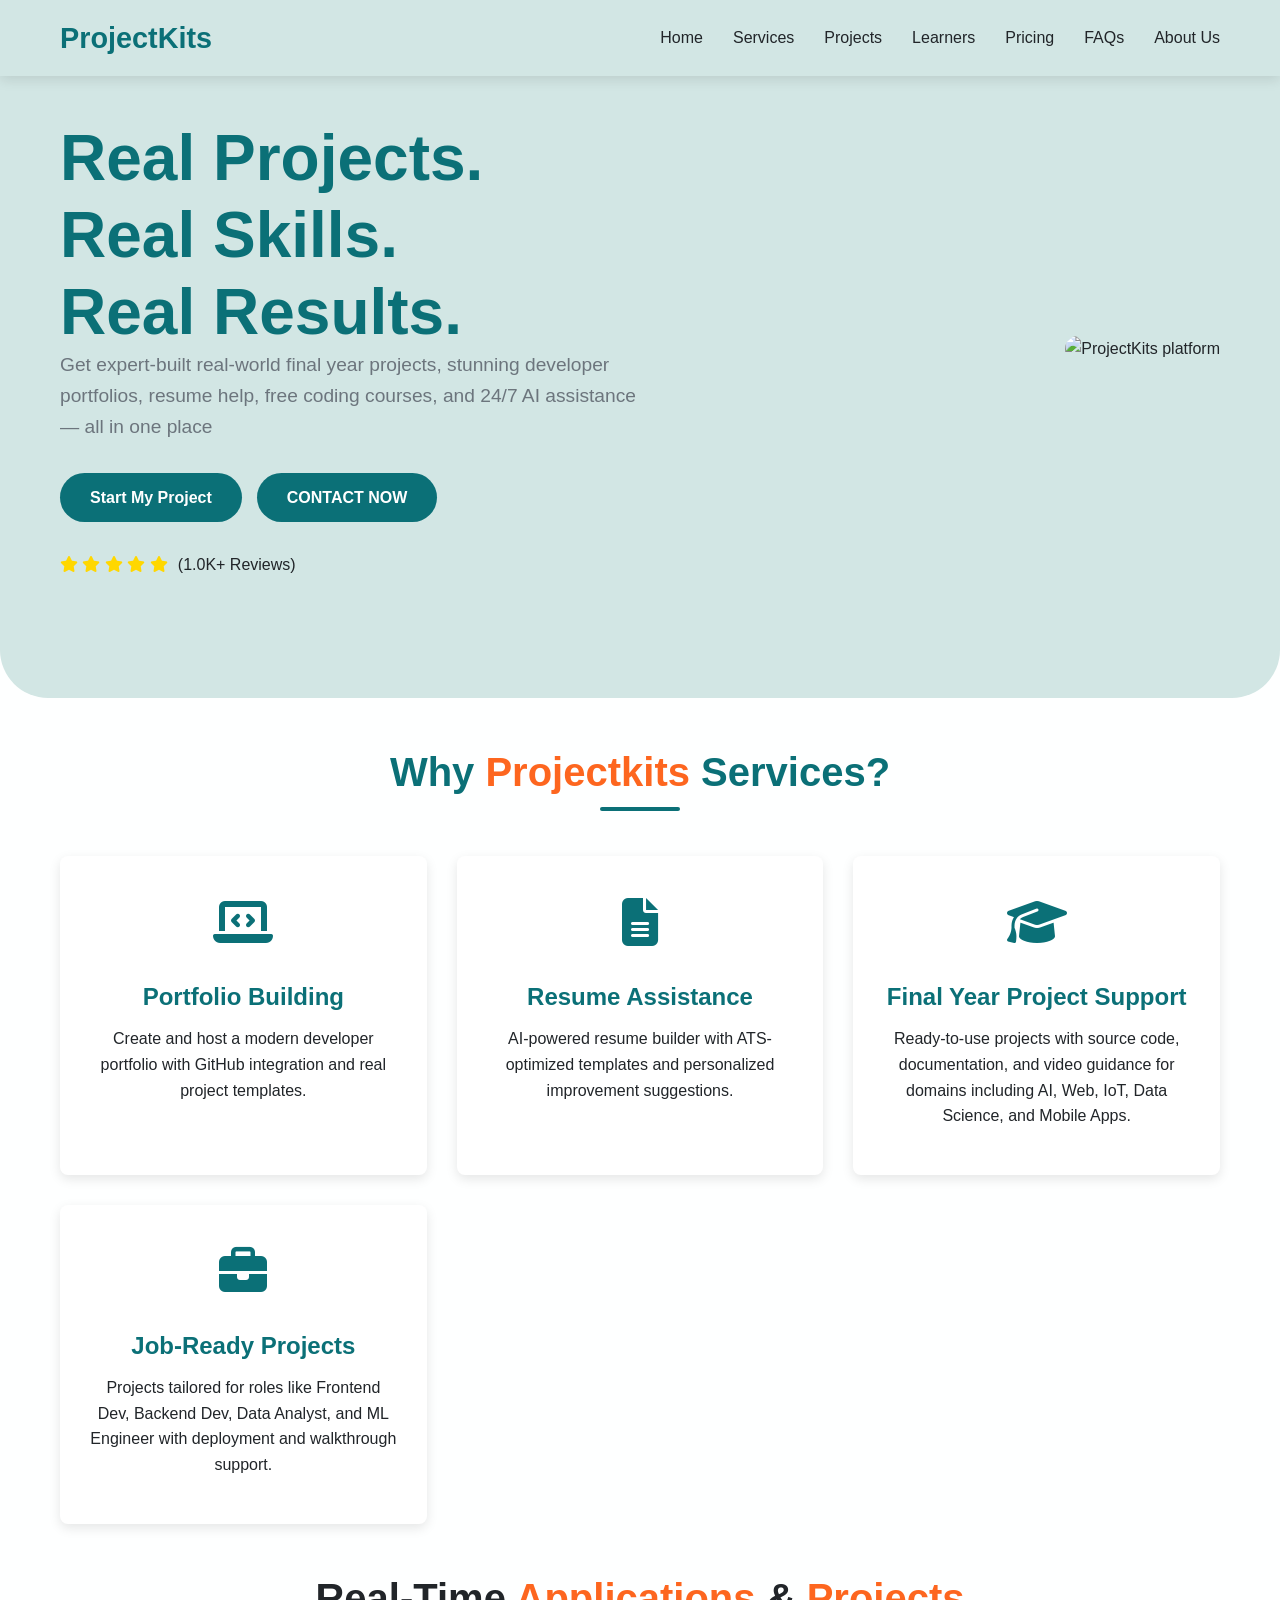
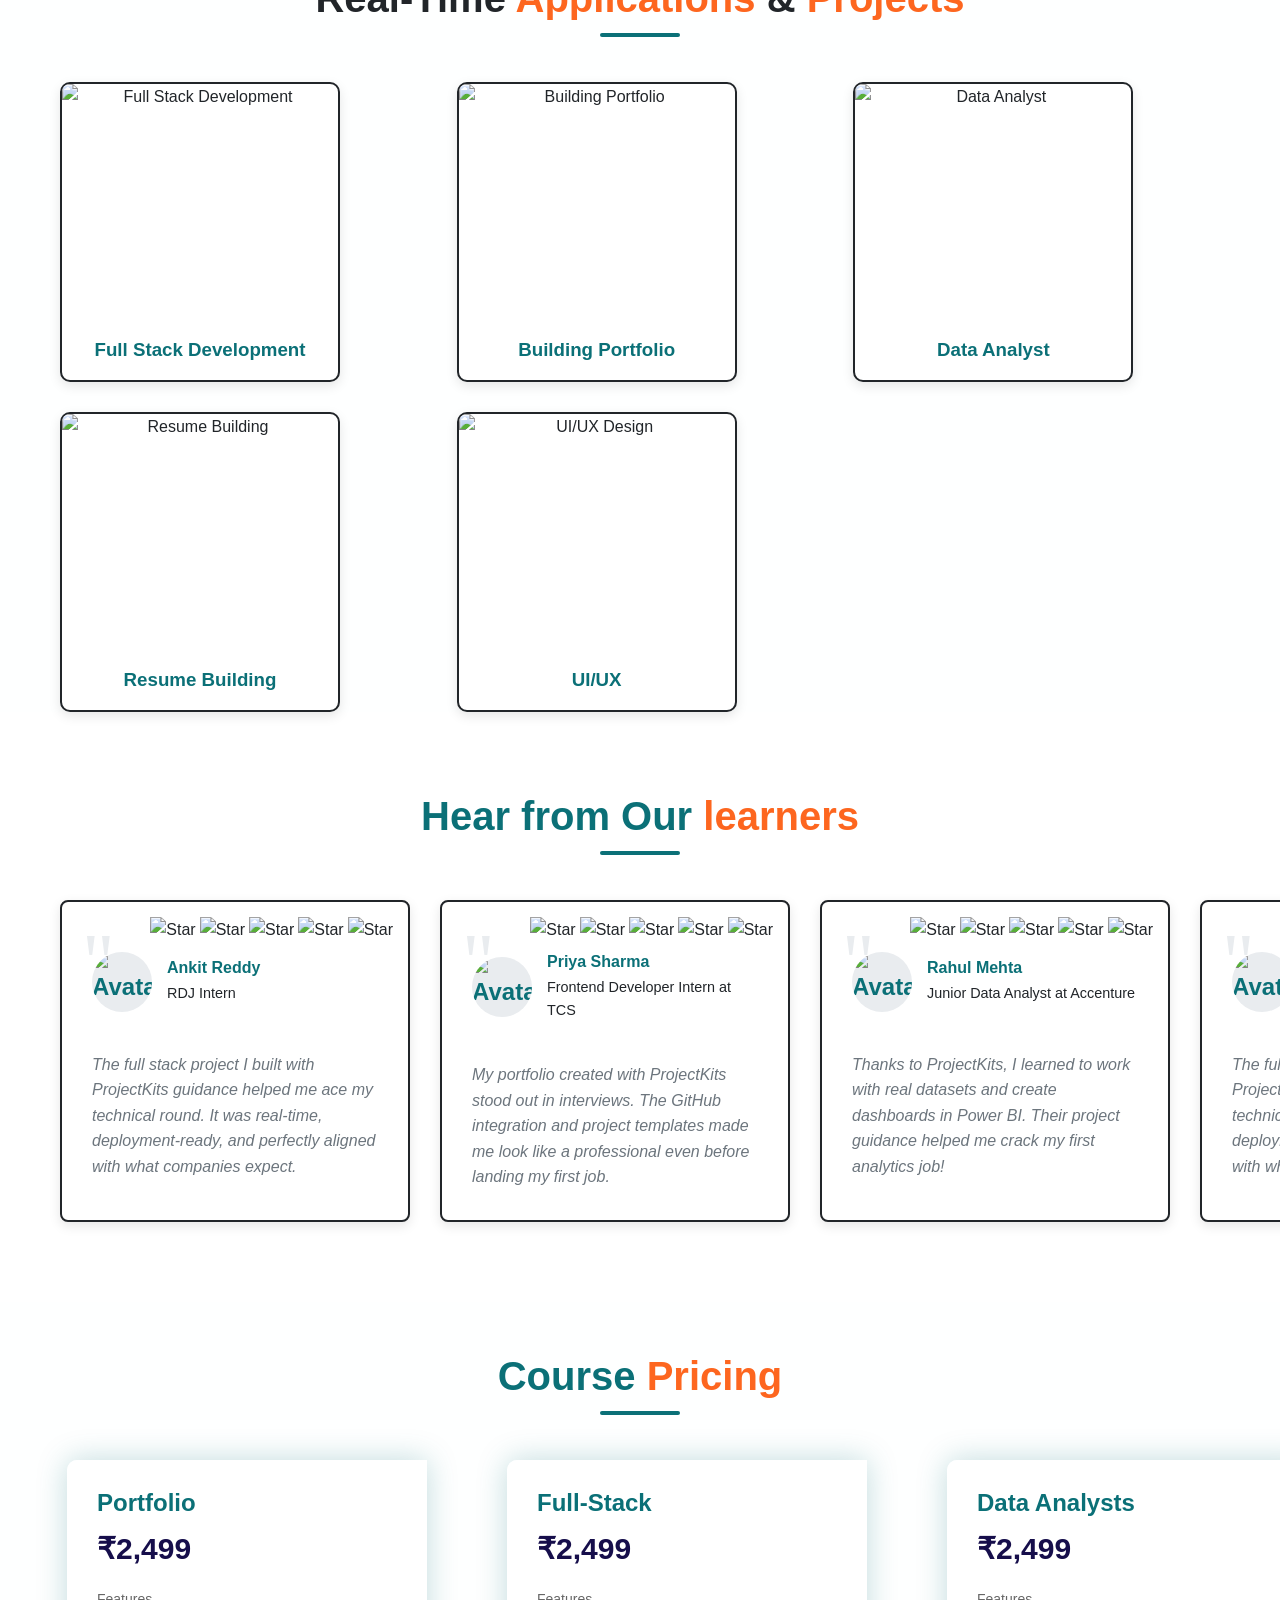
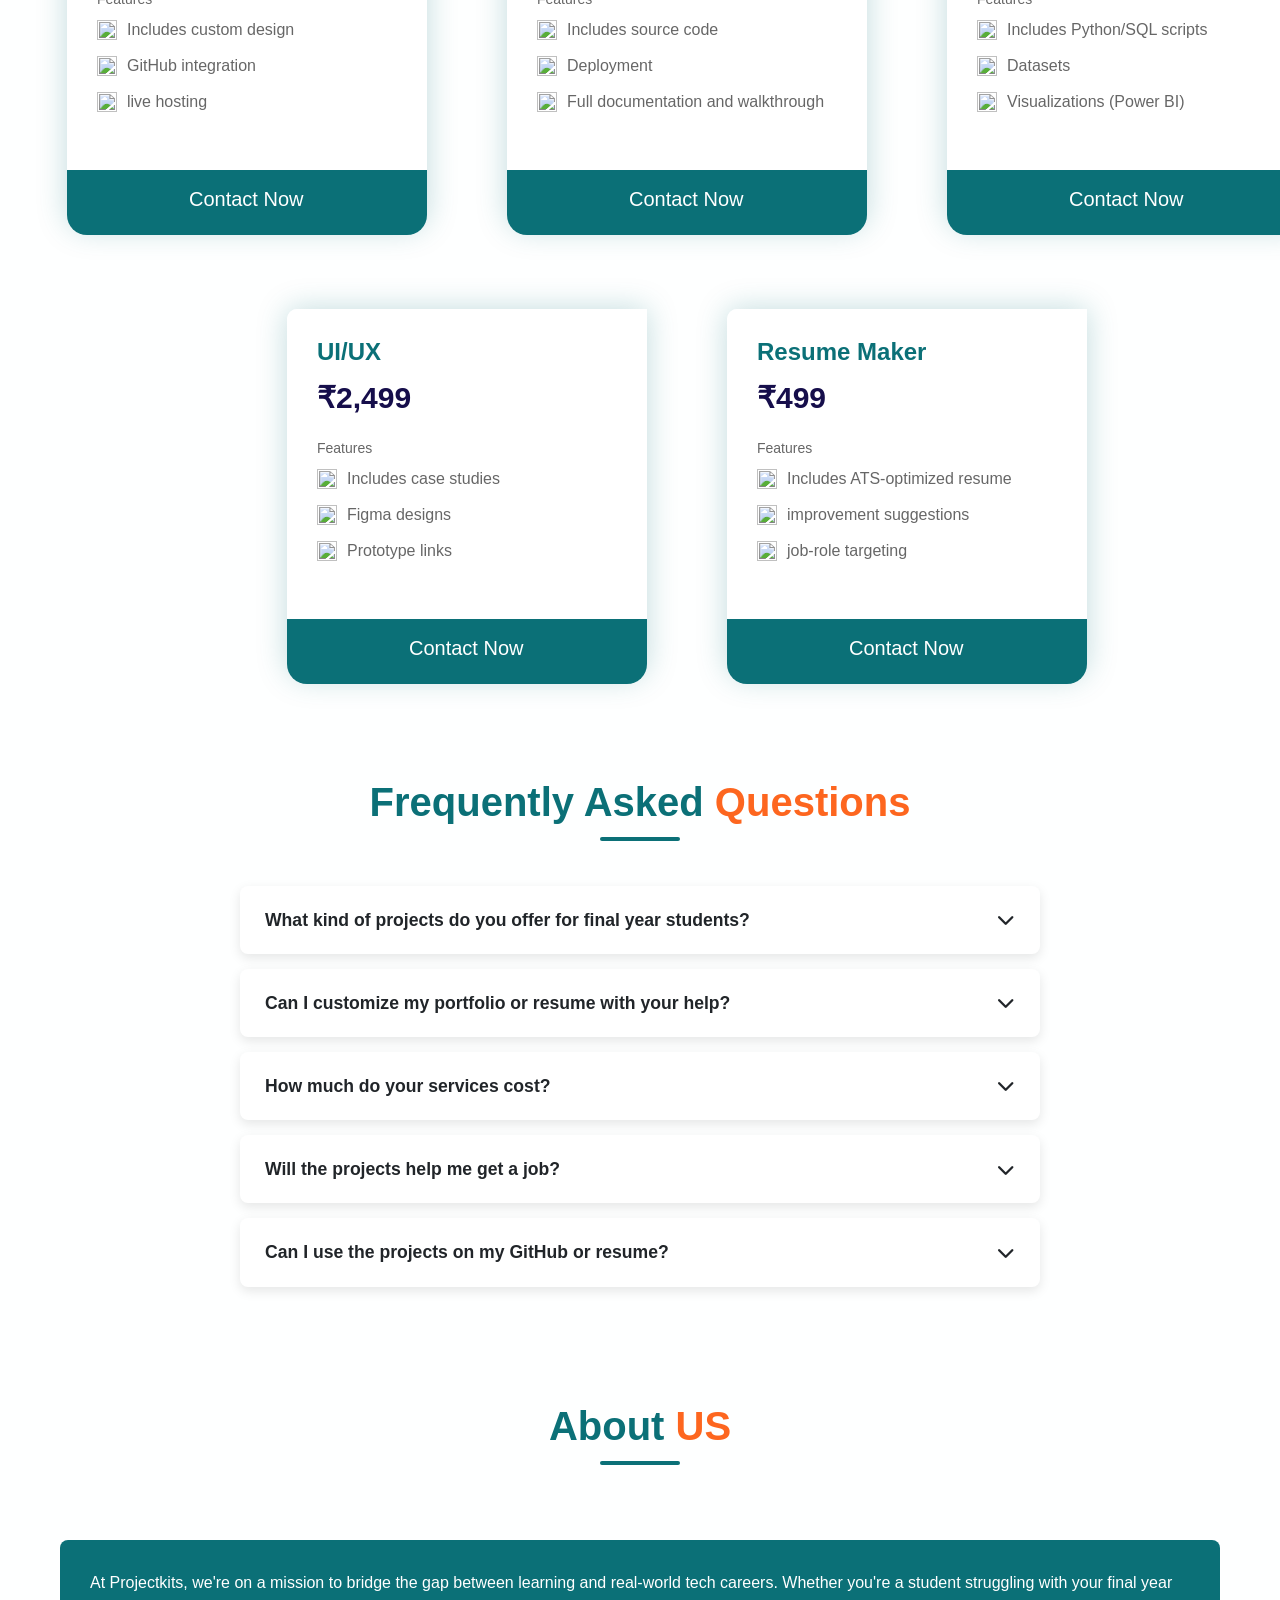
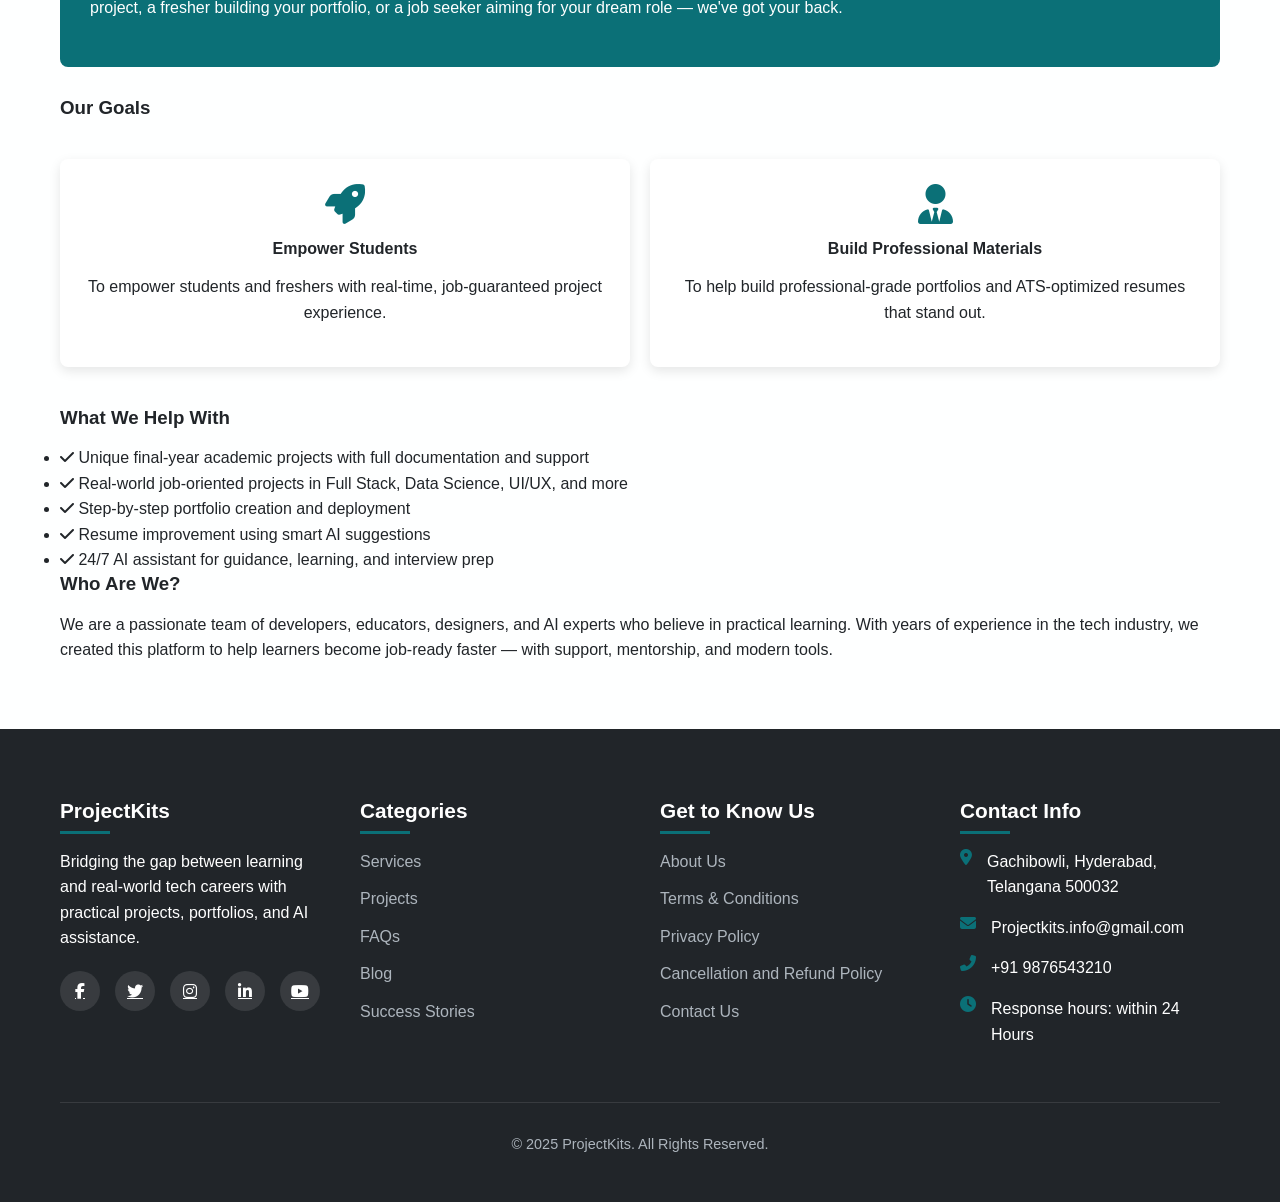
==== index.html @ b2db1623 "Add files via upload" ====
<!DOCTYPE html>
<html lang="en">
<head>
    <meta charset="UTF-8">
    <meta name="viewport" content="width=device-width, initial-scale=1.0">
    <title>ProjectKits - Real Projects, Real Skills, Real Results</title>
    <link rel="stylesheet" href="https://cdnjs.cloudflare.com/ajax/libs/font-awesome/6.4.0/css/all.min.css">
    <link rel="stylesheet" href="styles.css">
    
</head>
<body>
    <!-- Header -->
    <header>
        <div class="container">
            <nav class="navbar">
                <a href="#" class="logo">ProjectKits</a>
                <div class="menu-toggle" id="mobile-menu">
                    <i class="fas fa-bars"></i>
                </div>
                <ul class="nav-links" id="nav-links">
                    <li><a href="#nav-links">Home</a></li>
                    <li><a href="#services">Services</a></li>
                    <li><a href="#project">Projects</a></li>
                    <li><a href="#learner">Learners</a></li>
                    <li><a href="#pricing">Pricing</a></li>
                    <li><a href="#faq">FAQs</a></li>
                    <li><a href="#about">About Us</a></li>
                    
                    
                </ul>
            </nav>
        </div>
    </header>

    <!-- Hero Section -->
    <section class="hero">
        <div class="container">
            <div class="hero-content">
                <div class="hero-text">
                    <h1>Real Projects.</h1>
                    <h1>Real Skills.</h1>
                    <h1>Real Results.</h1>
                    
                    <p>Get expert-built real-world final year projects, stunning developer portfolios, resume help, free coding courses, and 24/7 AI assistance — all in one place</p>
                    
                    <div class="hero-btns">
                        <a href="#" class="btn btn-accent" >Start My Project</a>
                        <a href="#" class="btn btn-primary contact-btn"  class="btn">CONTACT NOW</a>
                        <div id="popupOverlay" class="popup-overlay">
                            <div class="popup-box">
                                <span id="closePopup" class="close-btn">&times;</span>
                                <iframe src="contact.html" class="popup-frame"></iframe>
                            </div>
                        </div>
                    </div>
                    
                    <div class="reviews">
                        <div class="stars">
                            <i class="fas fa-star"></i>
                            <i class="fas fa-star"></i>
                            <i class="fas fa-star"></i>
                            <i class="fas fa-star"></i>
                            <i class="fas fa-star"></i>
                        </div>
                        <span>(1.0K+ Reviews)</span>
                    </div>
                </div>
                <div class="hero-image">
                    <img src="images\logoimage.png" alt="ProjectKits platform" class="hero-img">
                </div>
            </div>
        </div>
    </section>

    <!-- Services Section -->
    <section id="services" class="section">
        <div class="container">
            <div class="section-title">
                <h2>Why <span style="color: #fd661f">Projectkits</span> Services?</h2>
            </div>
            
            <div class="services-grid">
                <div class="service-card">
                    <div class="service-icon">
                        <i class="fas fa-laptop-code"></i>
                    </div>
                    <h3 style="color: #0B7077;">Portfolio Building</h3>
                    <p>Create and host a modern developer portfolio with GitHub integration and real project templates.</p>
                </div>
                
                <div class="service-card">
                    <div class="service-icon">
                        <i class="fas fa-file-alt"></i>
                    </div>
                    <h3 style="color: #0B7077;">Resume Assistance</h3>
                    <p>AI-powered resume builder with ATS-optimized templates and personalized improvement suggestions.</p>
                </div>
                
                <div class="service-card">
                    <div class="service-icon">
                        <i class="fas fa-graduation-cap"></i>
                    </div>
                    <h3 style="color: #0B7077;">Final Year Project Support</h3>
                    <p>Ready-to-use projects with source code, documentation, and video guidance for domains including AI, Web, IoT, Data Science, and Mobile Apps.</p>
                </div>
                       
                <div class="service-card">
                    <div class="service-icon">
                        <i class="fas fa-briefcase"></i>
                    </div>
                    <h3 style="color: #0B7077;" >Job-Ready Projects</h3>
                    <p>Projects tailored for roles like Frontend Dev, Backend Dev, Data Analyst, and ML Engineer with deployment and walkthrough support.</p>
                </div>
                
            </div>
        </div>
    </section>



    <!-- Project Section -->
    <section id="project" class="projects-section">
        <div class="container">
            <h2 class="section-title"> Real-Time <span style="color: #fd661f">Applications </span> & <span style="color: #fd661f">Projects</span></h2>
            
            <div class="projects-grid">
                <!-- Project 1 -->
                <div class="project-card">
                    <img src="images\logoimage.png" alt="Full Stack Development" class="project-img">
                    <h3 class="project-title">Full Stack Development</h3>
                </div>
                
                <!-- Project 2 -->
                <div class="project-card">
                    <img src="images\f1.png" alt="Building Portfolio" class="project-img">
                    <h3 class="project-title">Building Portfolio</h3>
                </div>
                
                <!-- Project 3 -->
                <div class="project-card">
                    <img src="images\fullstack.png" alt="Data Analyst" class="project-img">
                    <h3 class="project-title">Data Analyst</h3>
                </div>
                
                <!-- Project 4 -->
                <div class="project-card">
                    <img src="images\fullstack.png" alt="Resume Building" class="project-img">
                    <h3 class="project-title">Resume Building</h3>
                </div>
                
                <!-- Project 5 -->
                <div class="project-card">
                    <img src="images\fullstack.png" alt="UI/UX Design" class="project-img">
                    <h3 class="project-title">UI/UX</h3>
                </div>
            </div>
        </div>
    </section>



    <!-- Testimonials Section -->
    <section id="learner" class="section testimonials">
        <div class="container">
            <div class="section-title">
                <h2>Hear from Our <span style="color: #fd661f">learners</span></h2>
            </div>
            <div class="testimonial-grid">
                <div class="testimonial-track">
                    <!-- Original Cards 1-->
                    <div class="testimonial-card">
                        <div class="frame-16">
                            <img src="https://c.animaapp.com/mgrlyu9qYvJBb3/img/star-purple500.svg" alt="Star">
                            <img src="https://c.animaapp.com/mgrlyu9qYvJBb3/img/star-purple500.svg" alt="Star">
                            <img src="https://c.animaapp.com/mgrlyu9qYvJBb3/img/star-purple500.svg" alt="Star">
                            <img src="https://c.animaapp.com/mgrlyu9qYvJBb3/img/star-purple500.svg" alt="Star">
                            <img src="https://c.animaapp.com/mgrlyu9qYvJBb3/img/star-purple500.svg" alt="Star">
                        </div>
                        <div class="testimonial-author">
                            <div class="author-avatar">
                            <img class="rectangle-3" src="https://c.animaapp.com/mgrlyu9qYvJBb3/img/rectangle-729-7.png" alt="Avatar">
                        </div>
                            <div class="author-info">
                                <h4>Ankit Reddy</h4>
                                <p>RDJ Intern</p>
                            </div>
                        </div>
                        <div class="testimonial-content">
                            The full stack project I built with ProjectKits guidance helped me ace my technical round. 
                            It was real-time, deployment-ready, and perfectly aligned with what companies expect.
                        </div>
                    </div>

                    <!-- Original Cards 2-->                    
                    <div class="testimonial-card">
                        <div class="frame-16">
                            <img src="https://c.animaapp.com/mgrlyu9qYvJBb3/img/star-purple500.svg" alt="Star">
                            <img src="https://c.animaapp.com/mgrlyu9qYvJBb3/img/star-purple500.svg" alt="Star">
                            <img src="https://c.animaapp.com/mgrlyu9qYvJBb3/img/star-purple500.svg" alt="Star">
                            <img src="https://c.animaapp.com/mgrlyu9qYvJBb3/img/star-purple500.svg" alt="Star">
                            <img src="https://c.animaapp.com/mgrlyu9qYvJBb3/img/star-outline.svg" alt="Star">
                        </div>
                        <div class="testimonial-author">
                            <div class="author-avatar">
                            <img class="rectangle-3" src="https://c.animaapp.com/mgrlyu9qYvJBb3/img/rectangle-729-5.png" alt="Avatar">
                        </div>
                            <div class="author-info">
                                <h4>Priya Sharma</h4>
                                <p>Frontend Developer Intern at TCS</p>
                            </div>
                        </div>
                            <div class="testimonial-content">
                                My portfolio created with ProjectKits stood out in interviews. The GitHub integration and project
                                templates made me look like a professional even before landing my first job.
                            </div>
                    </div>
                    
                    <!-- Original Cards 3-->
                    <div class="testimonial-card">
                        <div class="frame-16">
                            <img src="https://c.animaapp.com/mgrlyu9qYvJBb3/img/star-purple500.svg" alt="Star">
                            <img src="https://c.animaapp.com/mgrlyu9qYvJBb3/img/star-purple500.svg" alt="Star">
                            <img src="https://c.animaapp.com/mgrlyu9qYvJBb3/img/star-purple500.svg" alt="Star">
                            <img src="https://c.animaapp.com/mgrlyu9qYvJBb3/img/star-half.svg" alt="Star">
                            <img src="https://c.animaapp.com/mgrlyu9qYvJBb3/img/star-outline.svg" alt="Star">
                        </div>
                        <div class="testimonial-author">
                            <div class="author-avatar">
                            <img class="rectangle-3" src="https://c.animaapp.com/mgrlyu9qYvJBb3/img/rectangle-729-6.png" alt="Avatar">
                        </div>
                                <div class="author-info">
                                    <h4>Rahul Mehta</h4>
                                    <p>Junior Data Analyst at Accenture</p>
                                </div>
                            </div>
                            <div class="testimonial-content">
                                Thanks to ProjectKits, I learned to work with real datasets and create dashboards in Power BI. 
                                Their project guidance helped me crack my first analytics job!
                            </div>
                    </div>

                    <!-- Original Cards 4-->
                    <div class="testimonial-card">
                        <div class="frame-16">
                            <img src="https://c.animaapp.com/mgrlyu9qYvJBb3/img/star-purple500.svg" alt="Star">
                            <img src="https://c.animaapp.com/mgrlyu9qYvJBb3/img/star-purple500.svg" alt="Star">
                            <img src="https://c.animaapp.com/mgrlyu9qYvJBb3/img/star-purple500.svg" alt="Star">
                            <img src="https://c.animaapp.com/mgrlyu9qYvJBb3/img/star-purple500.svg" alt="Star">
                            <img src="https://c.animaapp.com/mgrlyu9qYvJBb3/img/star-outline.svg" alt="Star">
                        </div>
                        <div class="testimonial-author">
                            <div class="author-avatar">
                                <img class="rectangle-3" src="https://c.animaapp.com/mgrlyu9qYvJBb3/img/rectangle-729-9.png" alt="Avatar">
                            </div>
                                <div class="author-info">
                                    <h4>Ankit Reddy</h4>
                                    <p>RDJ Intern</p>
                                </div>
                            </div>
                            <div class="testimonial-content">
                                The full stack project I built with ProjectKits guidance helped me ace my technical round. 
                                It was real-time, deployment-ready, and perfectly aligned with what companies expect.
                            </div>
                    </div>
                </div>
            </div>
        </div>
    </section>

    <!-- Pricing Section -->
    <section id="pricing" class="section">
        <div class="container">
            <div class="section-title">
                <h2>Course <span style="color: #fd661f">Pricing</span></h2>
            </div>
            <div class="pricing-grid">
    <!-- Pricing Section-1 Portfolio -->                
                <div class="pricing-card">

                    <div class="frame-20">
                        <div class="frame-21">
                        <div class="text-wrapper-18">Portfolio</div>
                        <div class="frame-22"><div class="text-wrapper-19">₹2,499</div></div>
                        </div>
                    </div>
                    <div class="frame-23">
                        <div class="text-wrapper-20">Features</div>
                        <div class="frame-24">
                        <div class="frame-25">
                            <img class="frame-26" src="https://c.animaapp.com/mgrlyu9qYvJBb3/img/frame-8.svg" />
                            <div class="text-wrapper-21">Includes custom design</div>
                        </div>
                        <div class="frame-25">
                            <img class="frame-26" src="https://c.animaapp.com/mgrlyu9qYvJBb3/img/frame-8.svg" />
                            <div class="text-wrapper-21">GitHub integration</div>
                        </div>
                        <div class="frame-25">
                            <img class="frame-26" src="https://c.animaapp.com/mgrlyu9qYvJBb3/img/frame-8.svg" />
                            <div class="text-wrapper-21">live hosting</div>
                        </div>
                        </div>
                    </div>
                    <a href="#" class="contact-btn" ><div class="cat"><div class="enroll-now">Contact Now</div></div></a>
                </div>

                <!-- Pricing Section-2 Full Stack -->    
                <div class="pricing-card">

                    <div class="frame-20">
                        <div class="frame-21">
                        <div class="text-wrapper-18">Full-Stack</div>
                        <div class="frame-22"><div class="text-wrapper-19">₹2,499</div></div>
                        </div>
                    </div>
                    <div class="frame-23">
                        <div class="text-wrapper-20">Features</div>
                        <div class="frame-24">
                        <div class="frame-25">
                            <img class="frame-26" src="https://c.animaapp.com/mgrlyu9qYvJBb3/img/frame-8.svg" />
                            <div class="text-wrapper-21">Includes source code</div>
                        </div>
                        <div class="frame-25">
                            <img class="frame-26" src="https://c.animaapp.com/mgrlyu9qYvJBb3/img/frame-8.svg" />
                            <div class="text-wrapper-21">Deployment</div>
                        </div>
                        <div class="frame-25">
                            <img class="frame-26" src="https://c.animaapp.com/mgrlyu9qYvJBb3/img/frame-8.svg" />
                            <div class="text-wrapper-21">Full documentation and walkthrough</div>
                        </div>
                        </div>
                    </div>
                    <a href="#" class="contact-btn"><div class="cat"><div class="enroll-now">Contact Now</div></div></a>
                </div>

                <!-- Pricing Section-3 Data Analysts -->    
                <div class="pricing-card">

                    <div class="frame-20">
                        <div class="frame-21">
                        <div class="text-wrapper-18">Data Analysts</div>
                        <div class="frame-22"><div class="text-wrapper-19">₹2,499</div></div>
                        </div>
                    </div>
                    <div class="frame-23">
                        <div class="text-wrapper-20">Features</div>
                        <div class="frame-24">
                        <div class="frame-25">
                            <img class="frame-26" src="https://c.animaapp.com/mgrlyu9qYvJBb3/img/frame-8.svg" />
                            <div class="text-wrapper-21">Includes Python/SQL scripts</div>
                        </div>
                        <div class="frame-25">
                            <img class="frame-26" src="https://c.animaapp.com/mgrlyu9qYvJBb3/img/frame-8.svg" />
                            <div class="text-wrapper-21">Datasets</div>
                        </div>
                        <div class="frame-25">
                            <img class="frame-26" src="https://c.animaapp.com/mgrlyu9qYvJBb3/img/frame-8.svg" />
                            <div class="text-wrapper-21">Visualizations (Power BI)</div>
                        </div>
                        </div>
                    </div>
                    <a href="#"class="contact-btn"><div class="cat"><div class="enroll-now">Contact Now</div></div></a>
                </div>

                <!-- Pricing Section-4 UI/UX -->    
                <div class="pricing-card">

                    <div class="frame-20">
                        <div class="frame-21">
                        <div class="text-wrapper-18">UI/UX</div>
                        <div class="frame-22"><div class="text-wrapper-19">₹2,499</div></div>
                        </div>
                    </div>
                    <div class="frame-23">
                        <div class="text-wrapper-20">Features</div>
                        <div class="frame-24">
                        <div class="frame-25">
                            <img class="frame-26" src="https://c.animaapp.com/mgrlyu9qYvJBb3/img/frame-8.svg" />
                            <div class="text-wrapper-21">Includes case studies</div>
                        </div>
                        <div class="frame-25">
                            <img class="frame-26" src="https://c.animaapp.com/mgrlyu9qYvJBb3/img/frame-8.svg" />
                            <div class="text-wrapper-21">Figma designs</div>
                        </div>
                        <div class="frame-25">
                            <img class="frame-26" src="https://c.animaapp.com/mgrlyu9qYvJBb3/img/frame-8.svg" />
                            <div class="text-wrapper-21">Prototype links</div>
                        </div>
                        </div>
                    </div>
                    <a href="#" class="contact-btn"><div class="cat"><div class="enroll-now">Contact Now</div></div></a>
                </div>
             
                <!-- Pricing Section-5 Resume Maker -->    
                <div class="pricing-card">

                    <div class="frame-20">
                        <div class="frame-21">
                        <div class="text-wrapper-18">Resume Maker</div>
                        <div class="frame-22"><div class="text-wrapper-19">₹499</div></div>
                        </div>
                    </div>
                    <div class="frame-23">
                        <div class="text-wrapper-20">Features</div>
                        <div class="frame-24">
                        <div class="frame-25">
                            <img class="frame-26" src="https://c.animaapp.com/mgrlyu9qYvJBb3/img/frame-8.svg" />
                            <div class="text-wrapper-21">Includes ATS-optimized resume</div>
                        </div>
                        <div class="frame-25">
                            <img class="frame-26" src="https://c.animaapp.com/mgrlyu9qYvJBb3/img/frame-8.svg" />
                            <div class="text-wrapper-21">improvement suggestions</div>
                        </div>
                        <div class="frame-25">
                            <img class="frame-26" src="https://c.animaapp.com/mgrlyu9qYvJBb3/img/frame-8.svg" />
                            <div class="text-wrapper-21">job-role targeting</div>
                        </div>
                        </div>
                    </div>
                    <a href="#" class="contact-btn"><div class="cat"><div class="enroll-now">Contact Now</div></div></a>
                </div>
            </div>
        </div>
    </section>

    <!-- Contact Form Popup -->
    <div class="popup-overlay" id="popupOverlay">
    <div class="popup-content">
        <span id="closePopup" class="close-btn">&times;</span>
        <iframe src="contact.html" frameborder="0" class="contact-frame"></iframe>
    </div>
    </div>

    <!-- FAQ Section -->
    <section id="faq" class="section">
        <div class="container">
            <div class="section-title">
                <h2>Frequently Asked<span style="color: #fd661f"> Questions</h2>
            </div>
            <div class="faq-container">
                <div class="faq-item">
                    <div class="faq-question">
                        What kind of projects do you offer for final year students?
                        <i class="fas fa-chevron-down"></i>
                    </div>
                    <div class="faq-answer">
                        <p><span style="color: #0B7077">We offer a wide range of projects across various domains including AI, Web Development, IoT, Data Science, and Mobile Apps. Each project comes with complete source code, documentation, and video guidance to help you understand and implement it successfully.</span></p>
                    </div>
                </div>
                
                <div class="faq-item">
                    <div class="faq-question">
                        Can I customize my portfolio or resume with your help?
                        <i class="fas fa-chevron-down"></i>
                    </div>
                    <div class="faq-answer">
                        <p><span style="color: #0B7077">Absolutely! Our portfolio and resume services include personalized customization options. Our AI-powered tools provide suggestions, but our experts are also available to help you tailor your materials to specific job roles and industries.</span></p>
                    </div>
                </div>
                
                <div class="faq-item">
                    <div class="faq-question">
                        How much do your services cost?
                        <i class="fas fa-chevron-down"></i>
                    </div>
                    <div class="faq-answer">
                        <p><span style="color: #0B7077">We offer various packages starting from &#8377;499 for resume services up to &#8377;2,499 for comprehensive project packages. We also have free learning resources available. Please see our pricing section for full details.</span></p>
                    </div>
                </div>
                
                <div class="faq-item">
                    <div class="faq-question">
                        Will the projects help me get a job?
                        <i class="fas fa-chevron-down"></i>
                    </div>
                    <div class="faq-answer">
                        <p><span style="color: #0B7077">Yes! Our projects are designed to be industry-relevant and showcase real-world skills that employers look for. Many of our students have successfully used these projects to land their dream jobs.</span></p>
                    </div>
                </div>
                
                <div class="faq-item">
                    <div class="faq-question">
                        Can I use the projects on my GitHub or resume?
                        <i class="fas fa-chevron-down"></i>
                    </div>
                    <div class="faq-answer">
                        <p><span style="color: #0B7077">Definitely! We encourage you to add these projects to your GitHub portfolio and resume. Our projects are designed to demonstrate your practical skills to potential employers.</span></p>
                    </div>
                </div>
            </div>
        </div>
    </section>

    <!-- About Section -->
    <section id="about" class="section">
        <div class="container">
            <div class="section-title">
                <h2>About <span style="color: #fd661f">US</h2>
            </div>
            <div class="about-content">
                <div class="about-text">
                    <div class="mission-statement">
                        <p>At Projectkits, we're on a mission to bridge the gap between learning and real-world tech careers. Whether you're a student struggling with your final year project, a fresher building your portfolio, or a job seeker aiming for your dream role — we've got your back.</p>
                    </div>
                    
                    <h3>Our Goals</h3>
                    <div class="goals-grid">
                        <div class="goal-item">
                            <i class="fas fa-rocket"></i>
                            <h4>Empower Students</h4>
                            <p>To empower students and freshers with real-time, job-guaranteed project experience.</p>
                        </div>
                        
                        <div class="goal-item">
                            <i class="fas fa-user-tie"></i>
                            <h4>Build Professional Materials</h4>
                            <p>To help build professional-grade portfolios and ATS-optimized resumes that stand out.</p>
                        </div>
                    </div>
                    
                    <h3>What We Help With</h3>
                    <ul class="features-list">
                        <li><i class="fas fa-check"></i> Unique final-year academic projects with full documentation and support</li>
                        <li><i class="fas fa-check"></i> Real-world job-oriented projects in Full Stack, Data Science, UI/UX, and more</li>
                        <li><i class="fas fa-check"></i> Step-by-step portfolio creation and deployment</li>
                        <li><i class="fas fa-check"></i> Resume improvement using smart AI suggestions</li>
                        <li><i class="fas fa-check"></i> 24/7 AI assistant for guidance, learning, and interview prep</li>
                    </ul>
                    
                    <h3>Who Are We?</h3>
                    <p>We are a passionate team of developers, educators, designers, and AI experts who believe in practical learning. With years of experience in the tech industry, we created this platform to help learners become job-ready faster — with support, mentorship, and modern tools.</p>
                </div>
            </div>
        </div>
    </section>

    <!-- Footer -->
    <footer>
        <div class="container">
            <div class="footer-grid">
                <div class="footer-col">
                    <h3>ProjectKits</h3>
                    <p>Bridging the gap between learning and real-world tech careers with practical projects, portfolios, and AI assistance.</p>
                    <div class="social-links">
                        <a href="#"><i class="fab fa-facebook-f"></i></a>
                        <a href="#"><i class="fab fa-twitter"></i></a>
                        <a href="#"><i class="fab fa-instagram"></i></a>
                        <a href="#"><i class="fab fa-linkedin-in"></i></a>
                        <a href="#"><i class="fab fa-youtube"></i></a>
                    </div>
                </div>
                
                <div class="footer-col">
                    <h3>Categories</h3>
                    <ul class="footer-links">
                        <li><a href="#services">Services</a></li>
                        <li><a href="#project">Projects</a></li>
                        <li><a href="#faq">FAQs</a></li>
                        <li><a href="#">Blog</a></li>
                        <li><a href="#learner">Success Stories</a></li>
                    </ul>
                </div>
                
                <div class="footer-col">
                    <h3>Get to Know Us</h3>
                    <ul class="footer-links">
                        <li><a href="#about">About Us</a></li>
                        <li><a href="#">Terms & Conditions</a></li>
                        <li><a href="#">Privacy Policy</a></li>
                        <li><a href="#">Cancellation and Refund Policy</a></li>
                        <li><a href="#"  class="contact-btn">Contact Us</a></li>
                    </ul>
                </div>
                
                <div class="footer-col">
                    <h3>Contact Info</h3>
                    <ul class="contact-info">
                        <li>
                            <i class="fas fa-map-marker-alt"></i>
                            <span>Gachibowli, Hyderabad, Telangana 500032</span>
                        </li>
                        <li>
                            <i class="fas fa-envelope"></i>
                            <span>Projectkits.info@gmail.com</span>
                        </li>
                        <li>
                            <i class="fas fa-phone-alt"></i>
                            <span>+91 9876543210</span>
                        </li>
                        <li>
                            <i class="fas fa-clock"></i>
                            <span>Response hours: within 24 Hours</span>
                        </li>
                    </ul>
                </div>
            </div>
            <div class="copyright">
                <p>&copy; 2025 ProjectKits. All Rights Reserved.</p>
            </div>
        </div>
    </footer>

    <!-- Contact Modal -->
<!-- Contact Modal -->
<div class="modal" id="contactModal">
  <div class="modal-content">
    <span class="close-modal">&times;</span>

    <div id="contactFormContainer">
      <h2>Contact Us</h2>
      <form id="contactForm">
        <div class="form-group">
          <label for="name">Full Name</label>
          <input type="text" id="name" class="form-control" required>
        </div>

        <div class="form-group">
          <label for="email">Email Address</label>
          <input type="email" id="email" class="form-control" required>
        </div>

        <div class="form-group">
          <label for="phone">Phone Number</label>
          <input type="tel" id="phone" class="form-control" required>
        </div>

        <div class="form-group">
          <label for="service">Service Interested In</label>
          <select id="service" class="form-control" required>
            <option value="">Select a service</option>
            <option value="portfolio">Portfolio Building</option>
            <option value="fullstack">Full-Stack Development</option>
            <option value="data">Data Analysis</option>
            <option value="uiux">UI/UX Design</option>
            <option value="resume">Resume Assistance</option>
            <option value="other">Other</option>
          </select>
        </div>

        <div class="form-group">
          <label for="message">Message</label>
          <textarea id="message" class="form-control" rows="1" required></textarea>
        </div>

        <button type="submit" class="btn btn-primary" style="width: 100%; height: 60px;">Send Message</button>
      </form>
    </div>

    <div class="success-message" id="successMessage" style="display:none; text-align:center;">
      <i class="fas fa-check-circle"></i>
      <h3>Congratulations!</h3>
      <p>Your message has been sent successfully. We'll get back to you within 24 hours.</p>
      <button class="btn btn-primary" id="closeSuccess">Close</button>
    </div>
  </div>
</div>
<script src="script1.js"></script>

<script></script>
</body>
</html>
---- styles.css ----
/* Base Styles */
:root {
    --primary: #0B7077;
    --secondary: #ffffff;
    --accent: #0B7077;
    --light: #2e87e0;
    --dark: #212529;
    --success: #4cc9f0;
    --gray: #6c757d;
    --light-gray: #e9ecef;
    --border-radius: 8px;
    --box-shadow: 0 4px 12px rgba(0, 0, 0, 0.1);
    --transition: all 0.3s ease;
}

* {
    margin: 0;
    padding: 0;
    box-sizing: border-box;
}

body {
    font-family: 'Poppins', Tahoma, Geneva, Verdana, sans-serif;
    line-height: 1.6;
    color: var(--dark);
    background-color: #feffff;
    overflow-x: hidden;
}

h1, h2, h3, h4 {
    font-weight: 700;
    line-height: 1.2;
    margin-bottom: 1rem;
}

h1 {
    font-size: 3.5rem;
}

h2 {
    font-size: 2.5rem;
    position: relative;
    margin-bottom: 3rem;
    text-align: center;
}

h2:after {
    content: '';
    position: absolute;
    bottom: -15px;
    left: 50%;
    transform: translateX(-50%);
    width: 80px;
    height: 4px;
    background: var(--accent);
    border-radius: 2px;
}

p {
    margin-bottom: 1rem;
}

img {
    max-width: 100%;
    height: auto;
}

.container {
    width: 100%;
    max-width: 1200px;
    margin: 0 auto;
    padding: 0 20px;
}

.btn {
    display: inline-block;
    padding: 12px 30px;
    background: var(--primary);
    color: white;
    text-decoration: none;
    border-radius: 30px;
    font-weight: 600;
    transition: var(--transition);
    border: none;
    cursor: pointer;
    text-align: center;
}

.btn:hover {
    color: #0B7077;
    background: var(--secondary);
    transform: translateY(-3px);
    box-shadow: 0 6px 15px rgba(255, 255, 255, 0.3);
}
.btn-accent {
    background: var(--accent);
    color: #0B7077;
    border: 2px solid #0B7077;
}

.btn-accent:hover {
    background: var(--primary);
    color: var(--white);
    border-color: var(--primary);
    transform: translateY(-3px);
    box-shadow: 0 6px 15px rgba(255, 255, 255, 0.3);
}

[id] {
    scroll-margin-top: 80px; /* Must match header height */
}
.section {
    padding: 50px 0;
    scroll-margin-top: 80px;
}

.section-title {
    text-align: center;
    margin-bottom: 60px;
}

/* Header Styles */
header {
    background: #D2E6E4;
    box-shadow: var(--box-shadow);
    position: fixed;
    top: 0;
    left: 0;
    right: 0;
    z-index: 1000;
    padding: 15px 0;
}

.navbar {
    display: flex;
    justify-content: space-between;
    align-items: center;
}

.logo {
    font-size: 1.8rem;
    font-weight: 800;
    color: var(--primary);
    text-decoration: none;
}

.nav-links {
    display: flex;
    list-style: none;
}

.nav-links li {
    margin-left: 30px;
}

.nav-links a {
    text-decoration: none;
    color: var(--dark);
    font-weight: 500;
    transition: var(--transition);
}

.nav-links a:hover {
    color: var(--primary);
}

.menu-toggle {
    display: none;
    font-size: 1.5rem;
    cursor: pointer;
}

.vector {
  position: absolute;
  top: 59px;
  left: 370px;
  width: 177px;
  height: 6px;
}

/* Hero Section */
.hero {
    padding: 120px 0;
    border-radius: 0 0 48px 48px;
    background: #D2E6E4;
}

.hero-content {
    display: flex;
    align-items: center;
    justify-content: space-between;
    gap: 40px;
}

.hero-text {
    flex: -1;
    max-width: 600px;
}

.hero-image {
    
    float: right;
    
}

.hero-text h1 {
    font-size: 4rem;
    font-weight: 800;
    color: var(--primary);
    margin-bottom: 0;
    line-height: 1.2;
}

.hero-text h2 {
    font-size: 3.5rem;
    font-weight: 800;
    color: var(--secondary);
    margin-bottom: 0;
    line-height: 1.2;
}

.hero-text h3 {
    font-size: 3rem;
    font-weight: 800;
    color: var(--accent);
    margin-bottom: 20px;
    line-height: 1.2;
}

.hero-text p {
    font-size: 1.2rem;
    color: var(--gray);
    margin-bottom: 30px;
}

.hero-btns {
    display: flex;
    gap: 15px;
    margin-bottom: 30px;
}

.btn {
    display: inline-block;
    padding: 12px 30px;
    background: var(--primary);
    color: white;
    text-decoration: none;
    border-radius: 30px;
    font-weight: 600;
    transition: var(--transition);
    border: none;
    cursor: pointer;
}

.btn:hover {
    background: var(--secondary);
    transform: translateY(-3px);
    box-shadow: 0 6px 15px rgba(67, 97, 238, 0.3);
}

.btn-accent {
    background: var(--accent);
}

.btn-accent:hover {
    background: #d81b60;
}

.reviews {
    display: flex;
    align-items: center;
    gap: 10px;
}

.reviews .stars {
    color: #FFD700;
}

.reviews span {
    font-weight: 500;
}

.hero-img {
    max-height: 550px;
 
    right: 0;
}

/* Responsive Styles */
@media (max-width: 992px) {
    .hero-content {
        flex-direction: column;
        text-align: center;
    }
    
    .hero-text {
        max-width: 100%;
        display: flex;
        flex-direction: column;
        align-items: center;
    }
    
    .hero-image {
        text-align: center;
        margin-top: 40px;
    }
    
    .hero-text h1 {
        font-size: 3rem;
    }
    
    .hero-text h2 {
        font-size: 2.5rem;
    }
    
    .hero-text h3 {
        font-size: 2rem;
    }
    
    .hero-btns {
        justify-content: center;
    }
}

@media (max-width: 768px) {
    .hero-img {
        max-height: 300px;
    }
    
    .hero-btns {
        flex-direction: column;
    }
}

/* Services Section */
.services {
    background: white;
    
}

.services-grid {
    display: grid;
    grid-template-columns: repeat(auto-fit, minmax(300px, 1fr));
    gap: 30px;
}

.service-card {
    background: white;
    border-radius: var(--border-radius);
    overflow: hidden;
    box-shadow: var(--box-shadow);
    transition: var(--transition);
    padding: 30px;
    text-align: center;
}

.service-card:hover {
    transform: translateY(-10px);
    box-shadow: 0 15px 30px #0B7077;
}

.service-icon {
    font-size: 3rem;
    color: var(--primary);
    margin-bottom: 20px;
}

.service-card h3 {
    font-size: 1.5rem;
    margin-bottom: 15px;
}

/* Projects */

/* Projects Grid */
.projects-grid {
    display: grid;
    grid-template-columns: repeat(auto-fill, minmax(280px, 1fr));
    gap: 30px;
}

.project-card {
    position: relative;
    width: 280px;
    height: 300px;
    border: 2px solid;
    background: white;
    border-radius: 10px;
    overflow: hidden;
    border: 2px solid;
    box-shadow: var(--box-shadow);
    transition: var(--transition);
    text-align: center;
}

.project-card:hover {
    transform: translateY(-30px);
    box-shadow: 0 15px 30px #0B7077;
}

.project-img {
    width: 100%;
    height: 235px;
    object-fit: cover;
    display: block;
}

.project-title {
    padding: 20px;
    text-align: center;
    color: var(--primary);
    font-size: 1 rem;
    margin: 0;
}

/* Responsive */
@media (max-width: 768px) {
    .projects-grid {
        display: flex;
        flex-direction: column;
        align-items: center; /* centers horizontally */
        justify-content: center;
    }

    .projects-grid .project-card {
        width: 90%; /* or set a fixed width like 320px if you want */
        max-width: 400px;
        margin-bottom: 20px;
    }

    .section-title {
        font-size: 2rem;
        text-align: center;
    }
}




/* Testimonials */
        .testimonials {
            background: linear-gradient(to bottom, #ffffff, #ffffff);
            padding: 80px 0;
            overflow: hidden;
        }
        
        .container {
            width: 100%;
            max-width: 1200px;
            margin: 0 auto;
            padding: 0 20px;
            
        }
        
        .section-title {
            text-align: center;
            margin-bottom: 60px;
        }
        
        .section-title h2 {
            font-size: 2.5rem;
            color: var(--primary);
        }
        
        .testimonial-track {
            display: flex;
            gap: 30px;
            width: max-content;
            animation: scroll 40s linear infinite;
        }
        
        .testimonial-card {
            flex: 0 0 350px;
            background: white;
            border-radius: var(--border-radius);
            padding: 30px;
            box-shadow: var(--box-shadow);
            position: relative;
            border: 2px solid;
            overflow: hidden;
        }

        /* ⭐ Position stars in top-left corner */
        .frame-16 {
            display: flex;
            gap: 4px;
            position: absolute;
            top: 15px;
            right: 15px;
            z-index: 2;
        }

        .img-9 {
            width: 24px;
            height: 24px;
        }
        .rectangle-3 {
            position: relative;
            width: 60px;
            height: 60px;
            border-radius: 38px;
            object-fit: cover;
        }
        /* Add spacing below stars so content doesn’t overlap */
        .testimonial-content {
            margin-top: 40px;
            font-style: italic;
            color: var(--gray);
        }

                
        .testimonial-card:before {
            content: '"';
            position: absolute;
            top: 20px;
            left: 20px;
            font-size: 5rem;
            color: var(--light-gray);
            font-family: Georgia, serif;
            line-height: 1;
        }  
        
        .testimonial-author {
            display: flex;
            align-items: center;
            margin-top: 20px;
        }
        
        .author-avatar {
            width: 60px;
            height: 60px;
            border-radius: 50%;
            background: var(--light-gray);
            margin-right: 15px;
            display: flex;
            align-items: center;
            justify-content: center;
            font-weight: bold;
            font-size: 1.5rem;
            color: var(--primary);
        }
        
        .author-info h4 {
            margin-bottom: 5px;
            color: var(--primary);
        }
        
        .author-info p {
            color: var(--dark);
            font-size: 0.9rem;
            margin: 0;

        }

        @keyframes scroll {
            0% { transform: translateX(0%); }
            100% { transform: translateX(-100%); }
        }
        
        .testimonial-grid {
            position: relative;

            width: 100%;
        }
        
        .testimonial-grid:hover .testimonial-track {
            animation-play-state: paused;
        }



        
/* Pricing Section */
.pricing-grid {
    
    grid-template-columns: repeat(auto-fit, minmax(250px, 1fr));

    display: flex;
    flex-wrap: wrap;
    width: 1254px;
    align-items: flex-start;
    justify-content: center;
    gap: 80px 80px;
    position: relative;
    flex: 0 0 auto;
}

.frame-20 {
  display: flex;
  flex-direction: column;
  width: 300px;
  align-items: flex-start;
  gap: 15px;
  position: absolute;
  top: 30px;
  left: 30px;
}

.frame-21 {
  display: inline-flex;
  flex-direction: column;
  align-items: flex-start;
  position: relative;
  flex: 0 0 auto;
}

.text-wrapper-18 {
  width: fit-content;
  letter-spacing: 0;
  position: relative;
  margin-top: -1.00px;
  font-family: "Poppins", Helvetica;
  font-weight: 600;
  line-height: normal;
  font-size: 1.5rem;
  margin-bottom: 15px;
  color: var(--primary)
}

.frame-22 {
  display: inline-flex;
  align-items: flex-end;
  gap: 8px;
  position: relative;
  flex: 0 0 auto;
}

.text-wrapper-19 {
  position: relative;
  width: fit-content;
  margin-top: -1.00px;
  font-family: "Poppins", Helvetica;
  font-weight: 700;
  color: #160e4b;
  font-size:  30px;
  letter-spacing: 0px;
  line-height:normal;
  font-style: normal;
}

.frame-23 {
  display: inline-flex;
  flex-direction: column;
  align-items: flex-start;
  gap: 10px;
  position: absolute;
  top: 129px;
  left: 30px;
}

.text-wrapper-20 {
  position: relative;
  width: fit-content;
  margin-top: -1.00px;
  font-family: "Poppins", Helvetica;
  font-weight: 500;
  color: #00000099;
  font-size: 14px;
  letter-spacing: 0px;
  line-height: 22px;
  white-space: nowrap;
  font-style: normal;;
}

.frame-24 {
  display: flex;
  flex-direction: column;
  width: 300px;
  align-items: flex-start;
  gap: 15px;
  position: relative;
  flex: 0 0 auto;
}

.frame-25 {
  display: flex;
  align-items: flex-start;
  gap: 10px;
  position: relative;
  align-self: stretch;
  width: 100%;
  flex: 0 0 auto;
}

.frame-26 {
  position: relative;
  width: 20px;
  height: 20px;
}

.text-wrapper-21 {
  position: relative;
  width: fit-content;
  margin-top: -1.00px;
  font-family: "Poppins", Helvetica;
  font-weight: 500;
  color: #00000099;
  font-size: 16px;
  letter-spacing: 0;
  line-height: 22px;
  white-space: nowrap;
}

.cat {
  position: absolute;
  top: 310px;
  left: 0;
  width: 360px;
  height: 65px;
  display: flex;
  background-color: #0b7077;
  border-radius: 0px 0px 20px 20px;
}

.enroll-now {
  margin-top: 18px;
  width: 131px;
  height: 22px;
  margin-left: 122px;
  font-family: "Poppins", Helvetica;
  font-weight: 500;
  color: #ffffff;
  font-size: 20px;
  letter-spacing: 0;
  line-height: 22px;
  white-space: nowrap;
}

.text-wrapper-22 {
  position: relative;
  width: fit-content;
  margin-top: -1.00px;
  font-family: "Poppins", Helvetica;
  font-weight: 700;
  color: #160e4b;
  font-size: 30px;
  letter-spacing: 0;
  line-height: normal;
}

.text-wrapper-23 {
  position: relative;
  width: fit-content;
  margin-top: -1.00px;
  font-family: "Poppins", Helvetica;
  font-weight: 500;
  color: #00000099;
  font-size: 14px;
  letter-spacing: 0;
  line-height: 22px;
  white-space: nowrap;
}


/* above new one */
.pricing-card {
  position: relative; 
  width: 360px;
  height: 369px;
  background-color: #ffffffe6;
  border-radius: 10px 0px 20px 20px;
  box-shadow: 0px 0px 30px #0b707740;
}

.pricing-card:hover {
    border-color: var(--primary);
    transform: scale(1.03);
}

.pricing-card.featured {
    transform: scale(1.05);
    border-color: var(--accent);
    position: relative;
}

.pricing-card.featured:before {
    content: 'Popular';
    position: absolute;
    top: -12px;
    right: 20px;
    background: var(--accent);
    color: white;
    padding: 5px 15px;
    border-radius: 20px;
    font-size: 0.8rem;
    font-weight: bold;
}



/* 📱 Tablet (width ≤ 1024px) */
@media (max-width: 1024px) {
  .pricing-grid {
    display: flex;
    flex-wrap: wrap;
    justify-content: center;
    width: 100%;
    gap: 40px;
  }

  .pricing-card {
    width: 300px;
    height: auto;
  }

  .cat {
    width: 100%;
    height: 60px;
    border-radius: 0 0 15px 15px;
  }

  .enroll-now {
    margin: 0 auto;
    font-size: 18px;
  }

  .frame-20,
  .frame-23 {
    left: 20px;
    top: auto;
    position: relative;
  }
}

/* 📱 Mobile (width ≤ 768px) */
@media (max-width: 768px) {
  .pricing-grid {
    display: flex;
    flex-direction: column;
    align-items: center;
    width: 100%;
    gap: 25px;
    padding: 0 15px 40px;
    margin: 0 auto;
  }

  .pricing-card {
    width: 90%;
    max-width: 350px;
    height: auto;
    position: relative;
    margin: 0 auto;
  }

  .frame-20,
  .frame-23 {
    position: relative;
    top: 0;
    left: 0;
    width: 100%;
    padding: 10px 20px;
  }

  .frame-24,
  .frame-25 {
    width: 100%;
  }

  .cat {
    position: relative;
    top: 0;
    left: 0;
    width: 100%;
    height: 50px;
    border-radius: 0 0 15px 15px;
    justify-content: center;
    align-items: center;
    margin-top: 15px;
  }

  .enroll-now {
    font-size: 16px;
    text-align: center;
  }

  .text-wrapper-18 {
    font-size: 1.2rem;
  }

  .text-wrapper-19,
  .text-wrapper-22 {
    font-size: 22px;
  }

  .text-wrapper-20,
  .text-wrapper-21,
  .text-wrapper-23 {
    font-size: 13px;
  }
}

/* 📱 Small Phones (width ≤ 480px) */
@media (max-width: 480px) {
  .pricing-grid {
    gap: 20px;
    padding-bottom: 25px;
  }

  .pricing-card {
    width: 95%;
    height: auto;
    margin: 0 auto;
  }

  .frame-20 {
    width: 100%;
    padding: 10px 15px;
  }

  .text-wrapper-18 {
    font-size: 1rem;
  }

  .text-wrapper-19,
  .text-wrapper-22 {
    font-size: 20px;
  }

  .text-wrapper-20,
  .text-wrapper-21,
  .text-wrapper-23 {
    font-size: 12px;
  }

  .cat {
    width: 100%;
    height: 48px;
    border-radius: 0 0 12px 12px;
    margin-top: 10px;
  }

  .enroll-now {
    font-size: 15px;
  }
}

/* FAQ Section */
.faq {
    background: linear-gradient(to bottom, #e3e9ff, #f0f4ff);
}

.faq-container {
    max-width: 800px;
    margin: 0 auto;
}

.faq-item {
    background: white;
    border-radius: var(--border-radius);
    margin-bottom: 15px;
    box-shadow: var(--box-shadow);
    overflow: hidden;
}

.faq-question {
    padding: 20px 25px;
    font-size: 1.1rem;
    font-weight: 600;
    cursor: pointer;
    display: flex;
    justify-content: space-between;
    align-items: center;
}

.faq-question i {
    transition: var(--transition);
}

.faq-answer {
    padding: 0 25px;
    max-height: 0;
    overflow: hidden;
    transition: var(--transition);
}

.faq-item.active .faq-answer {
    padding: 0 25px 20px;
    max-height: 500px;
}

.faq-item.active .faq-question i {
    transform: rotate(180deg);
}

/* About Section */
.about-content {
    display: flex;
    gap: 40px;
    align-items: center;
}

.about-text {
    flex: 1;
}

.about-image {
    flex: 1;
    text-align: center;
}

.mission-statement {
    background: var(--primary);
    color: white;
    padding: 30px;
    border-radius: var(--border-radius);
    margin: 30px 0;
}

.goals-grid {
    display: grid;
    grid-template-columns: repeat(auto-fit, minmax(250px, 1fr));
    gap: 20px;
    margin: 40px 0;
}

.goal-item {
    background: white;
    padding: 25px;
    border-radius: var(--border-radius);
    box-shadow: var(--box-shadow);
    text-align: center;
}

.goal-item i {
    font-size: 2.5rem;
    color: var(--primary);
    margin-bottom: 15px;
}

/* Footer */
footer {
    background: var(--dark);
    color: white;
    padding: 70px 0 30px;
}

.footer-grid {
    display: grid;
    grid-template-columns: repeat(auto-fit, minmax(250px, 1fr));
    gap: 40px;
    margin-bottom: 40px;
}

.footer-col h3 {
    font-size: 1.3rem;
    margin-bottom: 25px;
    position: relative;
}

.footer-col h3:after {
    content: '';
    position: absolute;
    bottom: -10px;
    left: 0;
    width: 50px;
    height: 3px;
    background: var(--accent);
}

.footer-links {
    list-style: none;
}

.footer-links li {
    margin-bottom: 12px;
}

.footer-links a {
    color: #adb5bd;
    text-decoration: none;
    transition: var(--transition);
}

.footer-links a:hover {
    color: white;
    padding-left: 5px;
}

.contact-info {
    list-style: none;
}

.contact-info li {
    display: flex;
    margin-bottom: 15px;
}

.contact-info i {
    margin-right: 15px;
    color: var(--accent);
}

.social-links {
    display: flex;
    gap: 15px;
    margin-top: 20px;
}

.social-links a {
    display: inline-flex;
    align-items: center;
    justify-content: center;
    width: 40px;
    height: 40px;
    background: rgba(255, 255, 255, 0.1);
    color: white;
    border-radius: 50%;
    transition: var(--transition);
}

.social-links a:hover {
    background: var(--accent);
    transform: translateY(-3px);
}

.copyright {
    text-align: center;
    padding-top: 30px;
    border-top: 1px solid rgba(255, 255, 255, 0.1);
    color: #adb5bd;
    font-size: 0.9rem;
}

/* Responsive Styles */
@media (max-width: 992px) {
    h1 {
        font-size: 2.8rem;
    }
    
    h2 {
        font-size: 2.2rem;
    }
    
    .hero-content {
        flex-direction: column;
        text-align: center;
    }
    
    .hero-text {
        display: flex;
        flex-direction: column;
        align-items: center;
    }
    
    .hero-btns {
        justify-content: center;
    }
    
    .about-content {
        flex-direction: column;
    }
}

@media (max-width: 768px) {
    .menu-toggle {
        display: block;
    }
    
    .nav-links {
        position: absolute;
        top: 70px;
        left: 0;
        right: 0;
        background: white;
        flex-direction: column;
        align-items: center;
        padding: 20px 0;
        box-shadow: 0 10px 15px rgba(0, 0, 0, 0.1);
        clip-path: polygon(0 0, 100% 0, 100% 0, 0 0);
        transition: var(--transition);
    }
    
    .nav-links.active {
        clip-path: polygon(0 0, 100% 0, 100% 100%, 0 100%);
    }
    
    .nav-links li {
        margin: 15px 0;
    }
    
    .hero h1 {
        font-size: 2.5rem;
    }
    
    .section {
        padding: 60px 0;
    }
}

@media (max-width: 576px) {
    h1 {
        font-size: 2.2rem;
    }
    
    h2 {
        font-size: 1.8rem;
    }
    
    .hero-btns {
        flex-direction: column;
    }
    
    .btn {
        width: 100%;
    }
}

.hero-img {
    width: 100%;
    height: 550px;
    border-radius: 20px;
    object-fit: contain; /* or 'cover' depending on your preference */
    
    
}

/* Popup Overlay (background) */
.popup-overlay {
  display: none;
  position: fixed;
  inset: 0;
  background: rgba(0, 0, 0, 0.7);
  justify-content: center;
  align-items: center;
  z-index: 9999;
}

/* Show Popup */
.popup-overlay.show {
  display: flex;
}

/* Popup Box */
.popup-box {
  position: relative;
  background: #fff;
  border-radius: 10px;
  width: 90%;
  max-width: 600px;
  height: 90vh;
  overflow: hidden;
}

/* Contact Form Frame */
.popup-frame {
  width: 100%;
  height: 100%;
  border: none;
}

/* Close Button */
.close-btn {
  position: absolute;
  top: 10px;
  right: 15px;
  font-size: 24px;
  cursor: pointer;
  color: #333;
  z-index: 10;
}


        /* Modal Styles */
        .modal {
            display: none;
            position: fixed;
            top: 0;
            left: 0;
            width: 100%;
            height: 100%;
            background: rgba(0,0,0,0.7);
            z-index: 1000;
            align-items: center;
            justify-content: center;
        }

        .modal-content {
            background: white;
            border-radius: 10px;
            width: 90%;
            max-width: 500px;
            padding: 30px;
            position: relative;
            animation: modalFade 0.3s;
        }

        @keyframes modalFade {
            from { opacity: 0; transform: translateY(-50px); }
            to { opacity: 1; transform: translateY(0); }
        }

        .close-modal {
            position: absolute;
            top: 15px;
            right: 15px;
            font-size: 24px;
            cursor: pointer;
            color: var(--gray);
        }

        .modal h2 {
            margin-bottom: 20px;
            color: var(--primary);
            text-align: center;
        }

        .form-group {
            margin-bottom: 20px;
        }

        .form-group label {
            display: block;
            margin-bottom: 8px;
            font-weight: 500;
        }

        .form-control {
            width: 100%;
            padding: 12px 15px;
            border: 1px solid #ddd;
            border-radius: 5px;
            font-size: 16px;
            transition: border 0.3s;
        }

        .form-control:focus {
            border-color: var(--primary);
            outline: none;
        }

        .success-message {
            text-align: center;
            padding: 30px;
            display: none;
        }

        .success-message i {
            font-size: 60px;
            color: var(--success);
            margin-bottom: 20px;
        }

        .success-message h3 {
            margin-bottom: 15px;
            color: var(--success);
        }

        /* Responsive Design */
        @media (max-width: 992px) {
            .services-grid, .testimonials-grid {
                grid-template-columns: repeat(2, 1fr);
            }
            
            .pricing-grid {
                grid-template-columns: repeat(2, 1fr);
            }
            
            .footer-grid {
                grid-template-columns: repeat(2, 1fr);
            }
        }

        @media (max-width: 768px) {
            .header-content {
                flex-direction: column;
                text-align: center;
            }
            
            nav ul {
                margin: 20px 0;
            }
            
            .search-bar {
                margin-top: 15px;
            }
            
            .hero h1 {
                font-size: 32px;
            }
            
            .services-grid, .testimonials-grid, .pricing-grid {
                grid-template-columns: 1fr;
            }
            
            .footer-grid {
                grid-template-columns: 1fr;
            }
        }
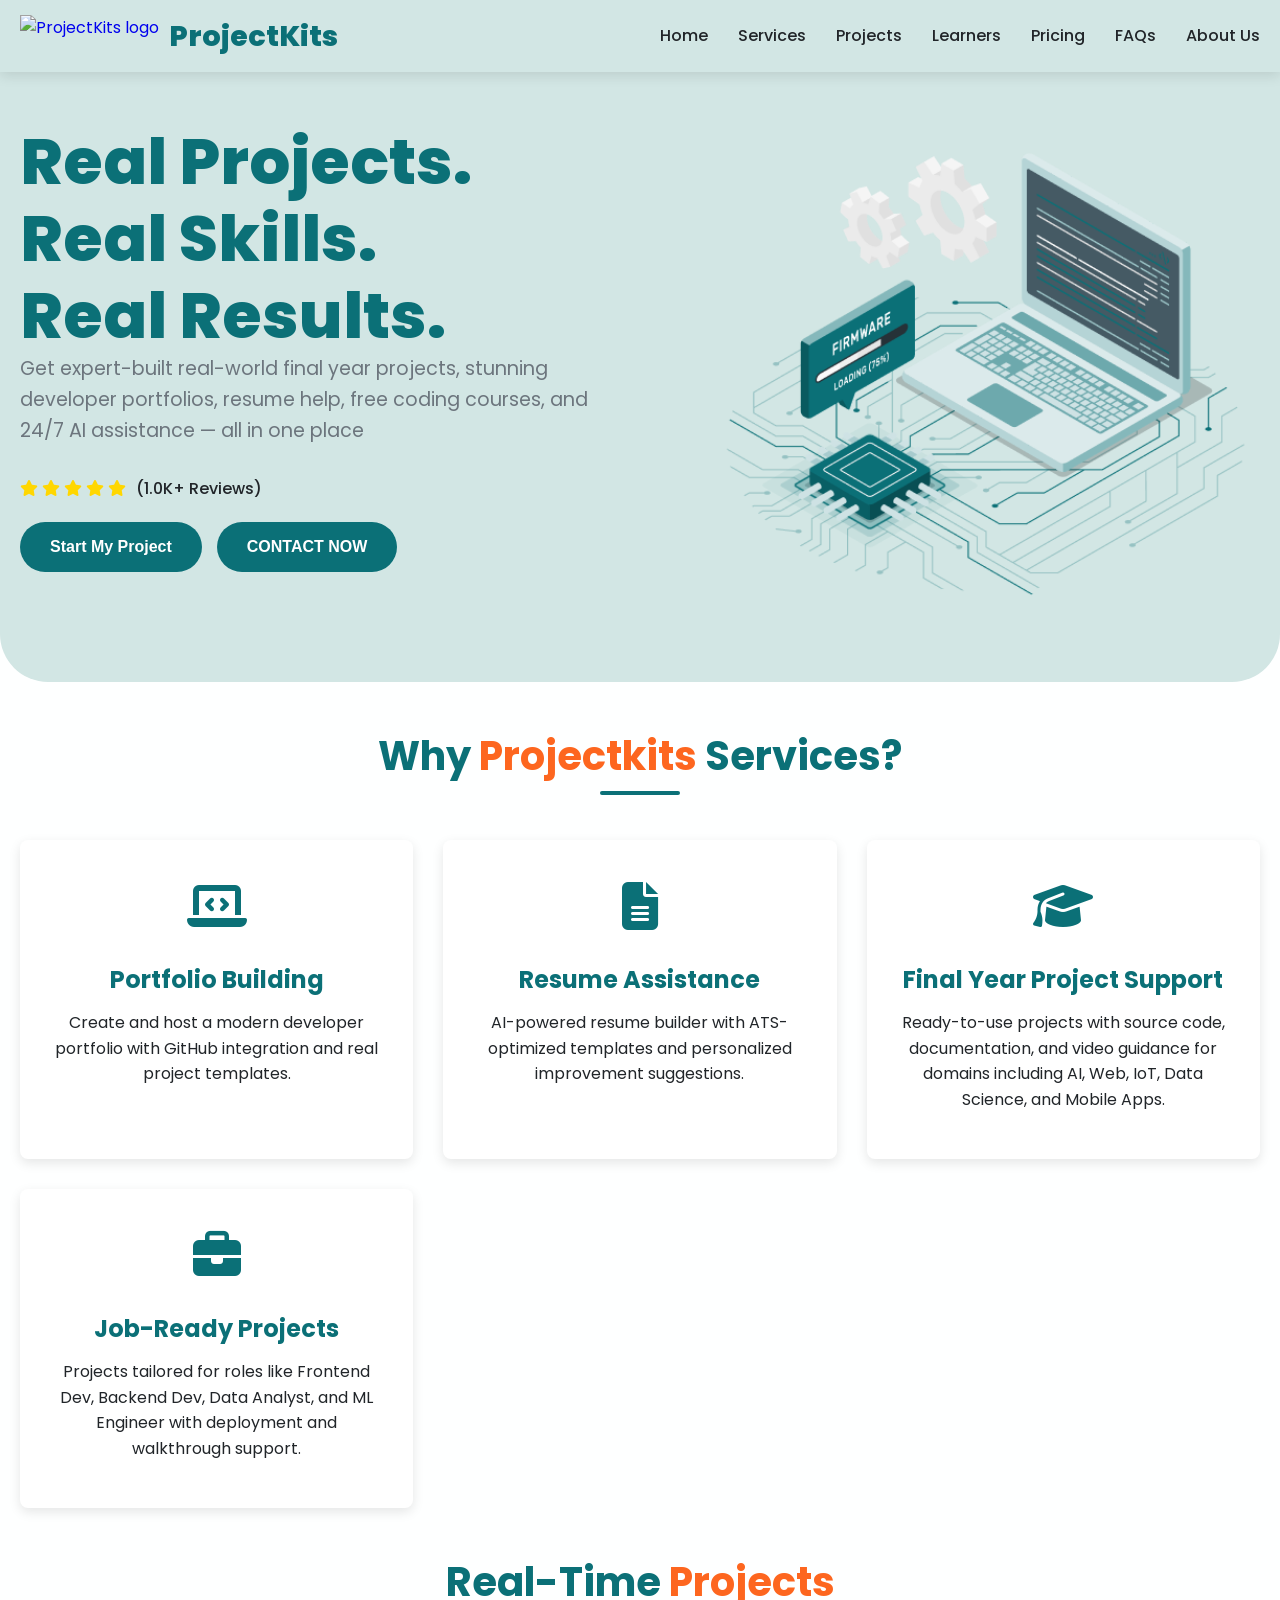
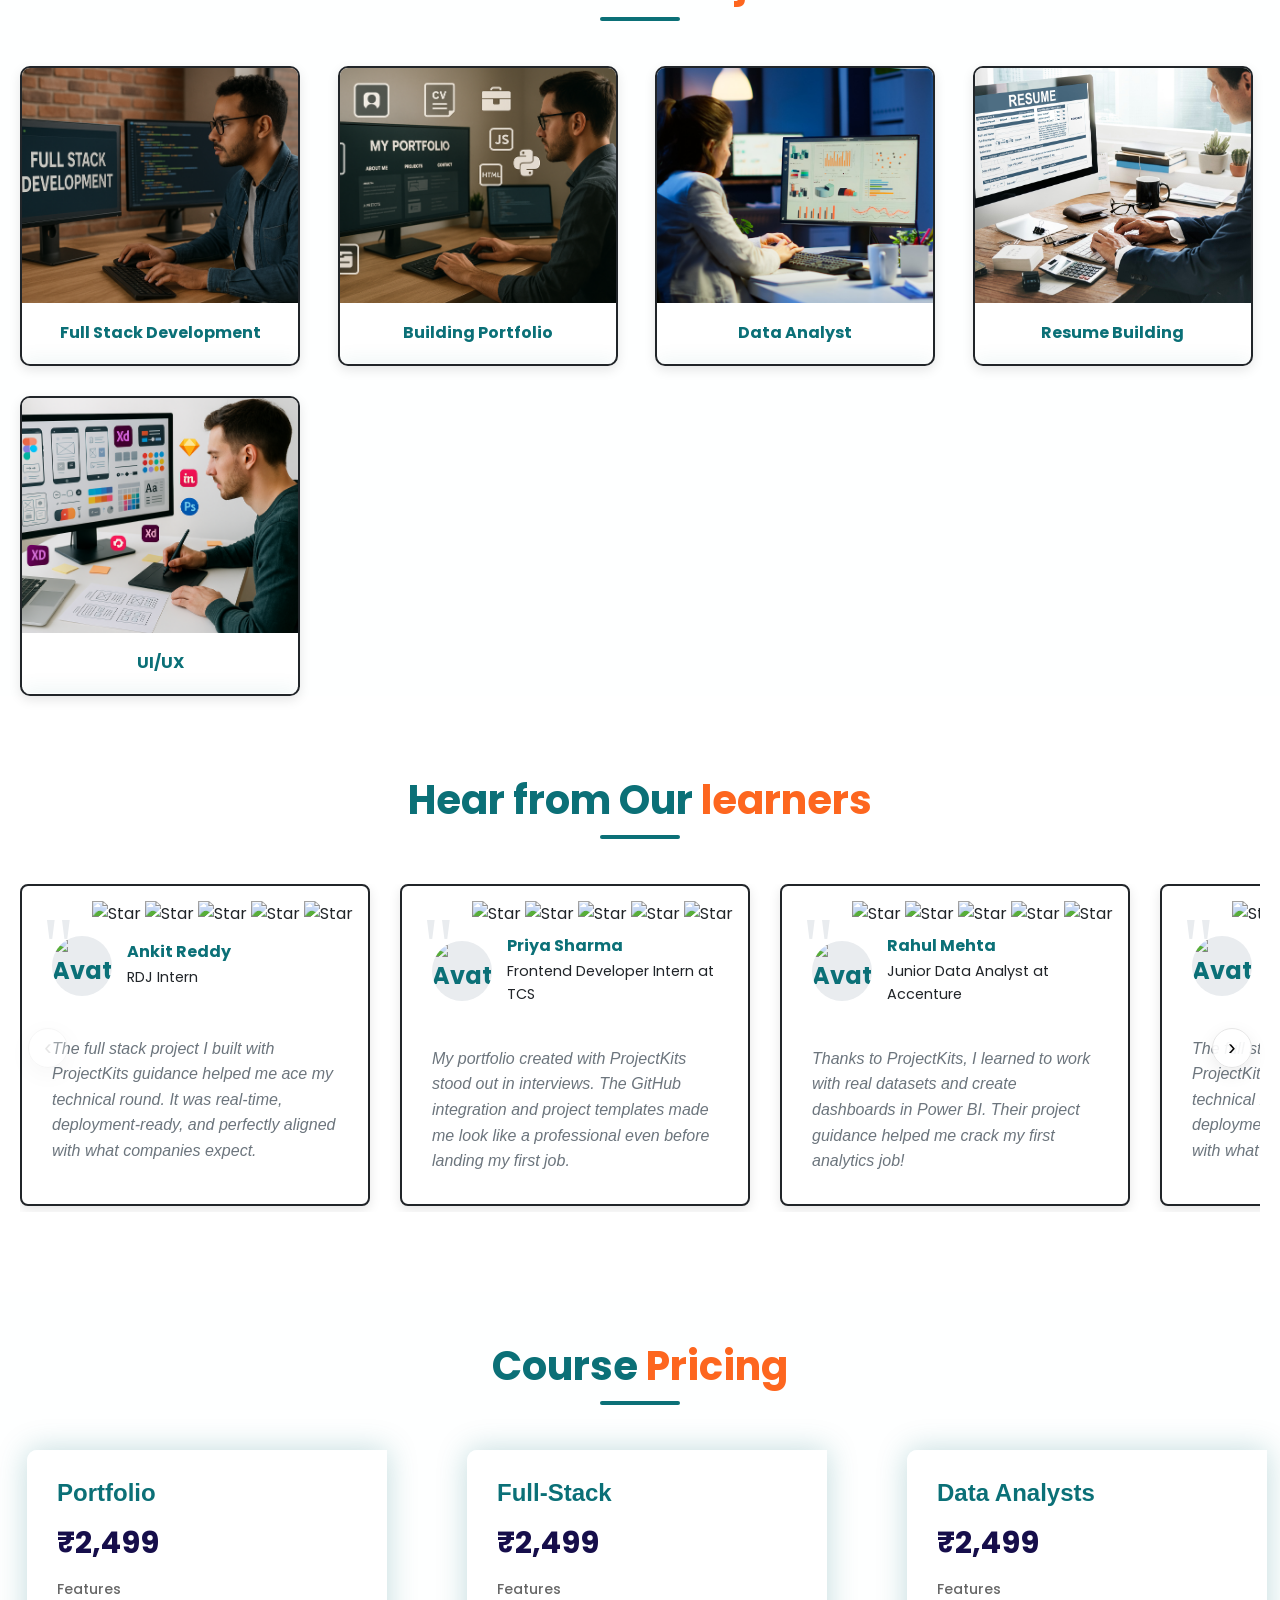
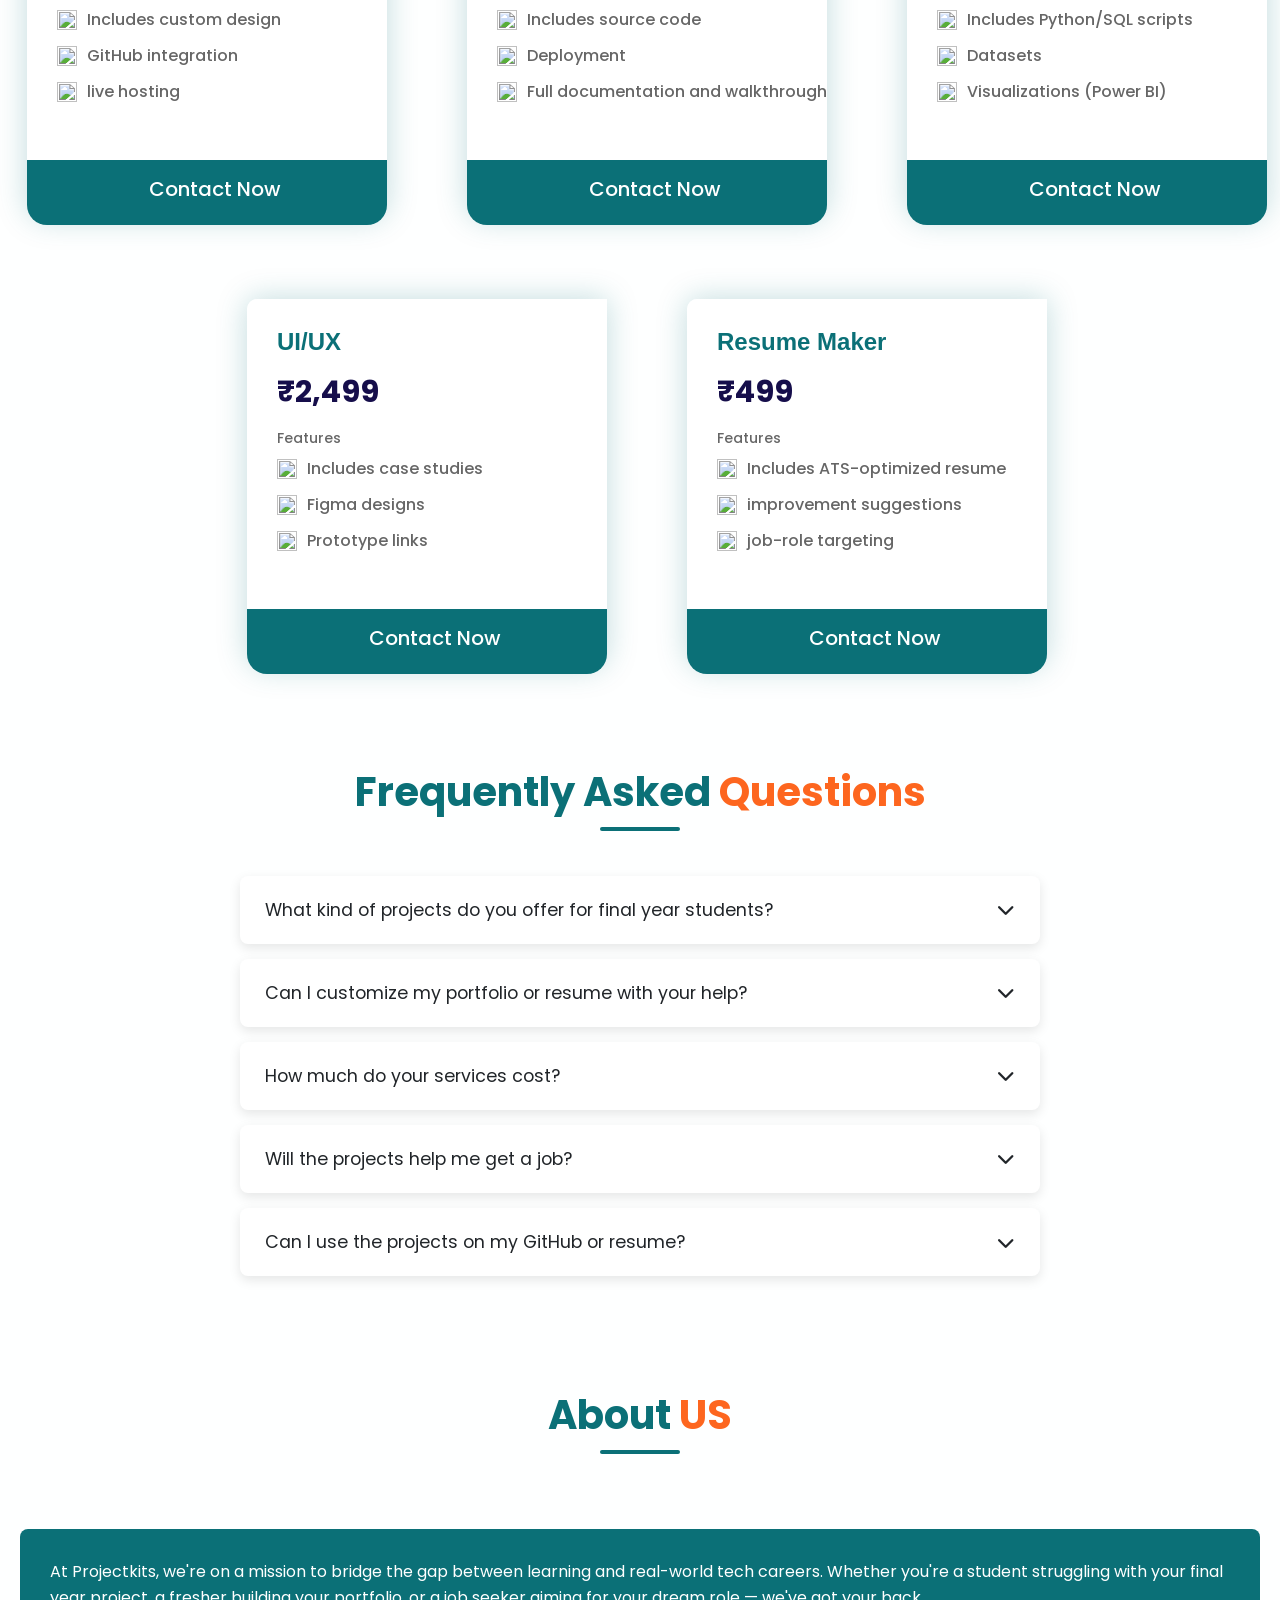
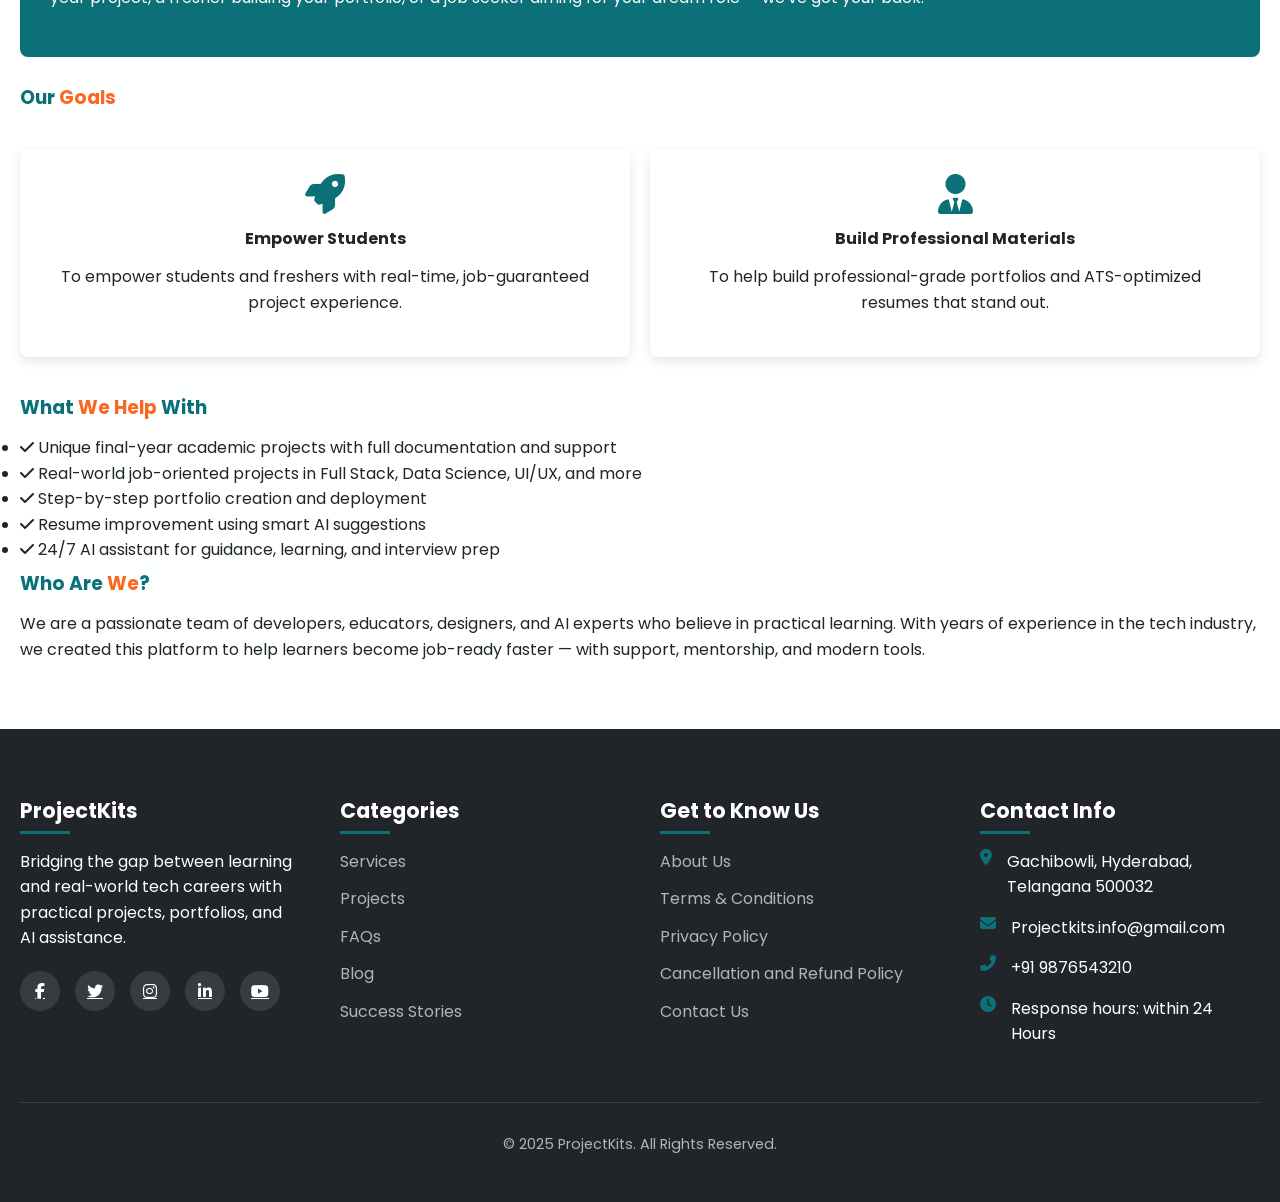
==== commit 73e9d037: "Add files via upload" ====
--- a/index.html
+++ b/index.html
@@ -2,7 +2,7 @@
 <html lang="en">
 <head>
     <meta charset="UTF-8">
-    <meta name="viewport" content="width=device-width, initial-scale=1.0">
+    <meta name="viewport" content="width=device-width, initial-scale=1">
     <title>ProjectKits - Real Projects, Real Skills, Real Results</title>
     <link rel="stylesheet" href="https://cdnjs.cloudflare.com/ajax/libs/font-awesome/6.4.0/css/all.min.css">
     <link rel="stylesheet" href="styles.css">
@@ -11,9 +11,12 @@
 <body>
     <!-- Header -->
     <header>
-        <div class="container">
+        <div class="container header-container">
             <nav class="navbar">
-                <a href="#" class="logo">ProjectKits</a>
+                <a href="#" class="logo">
+                    <img src="images/logo.png" alt="ProjectKits logo" class="logo-img">
+                    <span class="site-name">ProjectKits</span>
+                </a>
                 <div class="menu-toggle" id="mobile-menu">
                     <i class="fas fa-bars"></i>
                 </div>
@@ -24,9 +27,7 @@
                     <li><a href="#learner">Learners</a></li>
                     <li><a href="#pricing">Pricing</a></li>
                     <li><a href="#faq">FAQs</a></li>
-                    <li><a href="#about">About Us</a></li>
-                    
-                    
+                    <li><a href="#about">About Us</a></li>            
                 </ul>
             </nav>
         </div>
@@ -43,17 +44,6 @@
                     
                     <p>Get expert-built real-world final year projects, stunning developer portfolios, resume help, free coding courses, and 24/7 AI assistance — all in one place</p>
                     
-                    <div class="hero-btns">
-                        <a href="#" class="btn btn-accent" >Start My Project</a>
-                        <a href="#" class="btn btn-primary contact-btn"  class="btn">CONTACT NOW</a>
-                        <div id="popupOverlay" class="popup-overlay">
-                            <div class="popup-box">
-                                <span id="closePopup" class="close-btn">&times;</span>
-                                <iframe src="contact.html" class="popup-frame"></iframe>
-                            </div>
-                        </div>
-                    </div>
-                    
                     <div class="reviews">
                         <div class="stars">
                             <i class="fas fa-star"></i>
@@ -64,9 +54,21 @@
                         </div>
                         <span>(1.0K+ Reviews)</span>
                     </div>
+
+
+                    <div class="hero-btns">
+                        <a href="#" class="btn btn-accent" >Start My Project</a>
+                        <a href="#" class="btn btn-primary contact-btn">CONTACT NOW</a>
+                        <div id="popupOverlay" class="popup-overlay">
+                            <div class="popup-box">
+                                <span id="closePopup" class="close-btn">&times;</span>
+                                <iframe src="contact.html" class="popup-frame"></iframe>
+                            </div>
+                        </div>
+                    </div>
                 </div>
                 <div class="hero-image">
-                    <img src="images\logoimage.png" alt="ProjectKits platform" class="hero-img">
+                    <img src="logoimage.png" alt="ProjectKits platform" class="hero-img">
                 </div>
             </div>
         </div>
@@ -86,6 +88,7 @@
                     </div>
                     <h3 style="color: #0B7077;">Portfolio Building</h3>
                     <p>Create and host a modern developer portfolio with GitHub integration and real project templates.</p>
+                    
                 </div>
                 
                 <div class="service-card">
@@ -119,153 +122,208 @@
 
 
     <!-- Project Section -->
-    <section id="project" class="projects-section">
-        <div class="container">
-            <h2 class="section-title"> Real-Time <span style="color: #fd661f">Applications </span> & <span style="color: #fd661f">Projects</span></h2>
-            
-            <div class="projects-grid">
-                <!-- Project 1 -->
-                <div class="project-card">
-                    <img src="images\logoimage.png" alt="Full Stack Development" class="project-img">
-                    <h3 class="project-title">Full Stack Development</h3>
-                </div>
-                
-                <!-- Project 2 -->
-                <div class="project-card">
-                    <img src="images\f1.png" alt="Building Portfolio" class="project-img">
-                    <h3 class="project-title">Building Portfolio</h3>
-                </div>
-                
-                <!-- Project 3 -->
-                <div class="project-card">
-                    <img src="images\fullstack.png" alt="Data Analyst" class="project-img">
-                    <h3 class="project-title">Data Analyst</h3>
-                </div>
-                
-                <!-- Project 4 -->
-                <div class="project-card">
-                    <img src="images\fullstack.png" alt="Resume Building" class="project-img">
-                    <h3 class="project-title">Resume Building</h3>
-                </div>
-                
-                <!-- Project 5 -->
-                <div class="project-card">
-                    <img src="images\fullstack.png" alt="UI/UX Design" class="project-img">
-                    <h3 class="project-title">UI/UX</h3>
-                </div>
-            </div>
-        </div>
-    </section>
-
-
-
-    <!-- Testimonials Section -->
-    <section id="learner" class="section testimonials">
-        <div class="container">
-            <div class="section-title">
-                <h2>Hear from Our <span style="color: #fd661f">learners</span></h2>
-            </div>
-            <div class="testimonial-grid">
-                <div class="testimonial-track">
-                    <!-- Original Cards 1-->
-                    <div class="testimonial-card">
-                        <div class="frame-16">
-                            <img src="https://c.animaapp.com/mgrlyu9qYvJBb3/img/star-purple500.svg" alt="Star">
-                            <img src="https://c.animaapp.com/mgrlyu9qYvJBb3/img/star-purple500.svg" alt="Star">
-                            <img src="https://c.animaapp.com/mgrlyu9qYvJBb3/img/star-purple500.svg" alt="Star">
-                            <img src="https://c.animaapp.com/mgrlyu9qYvJBb3/img/star-purple500.svg" alt="Star">
-                            <img src="https://c.animaapp.com/mgrlyu9qYvJBb3/img/star-purple500.svg" alt="Star">
-                        </div>
-                        <div class="testimonial-author">
-                            <div class="author-avatar">
-                            <img class="rectangle-3" src="https://c.animaapp.com/mgrlyu9qYvJBb3/img/rectangle-729-7.png" alt="Avatar">
-                        </div>
-                            <div class="author-info">
-                                <h4>Ankit Reddy</h4>
-                                <p>RDJ Intern</p>
-                            </div>
-                        </div>
-                        <div class="testimonial-content">
-                            The full stack project I built with ProjectKits guidance helped me ace my technical round. 
-                            It was real-time, deployment-ready, and perfectly aligned with what companies expect.
-                        </div>
-                    </div>
-
-                    <!-- Original Cards 2-->                    
-                    <div class="testimonial-card">
-                        <div class="frame-16">
-                            <img src="https://c.animaapp.com/mgrlyu9qYvJBb3/img/star-purple500.svg" alt="Star">
-                            <img src="https://c.animaapp.com/mgrlyu9qYvJBb3/img/star-purple500.svg" alt="Star">
-                            <img src="https://c.animaapp.com/mgrlyu9qYvJBb3/img/star-purple500.svg" alt="Star">
-                            <img src="https://c.animaapp.com/mgrlyu9qYvJBb3/img/star-purple500.svg" alt="Star">
-                            <img src="https://c.animaapp.com/mgrlyu9qYvJBb3/img/star-outline.svg" alt="Star">
-                        </div>
-                        <div class="testimonial-author">
-                            <div class="author-avatar">
-                            <img class="rectangle-3" src="https://c.animaapp.com/mgrlyu9qYvJBb3/img/rectangle-729-5.png" alt="Avatar">
-                        </div>
-                            <div class="author-info">
-                                <h4>Priya Sharma</h4>
-                                <p>Frontend Developer Intern at TCS</p>
-                            </div>
-                        </div>
-                            <div class="testimonial-content">
-                                My portfolio created with ProjectKits stood out in interviews. The GitHub integration and project
-                                templates made me look like a professional even before landing my first job.
-                            </div>
-                    </div>
-                    
-                    <!-- Original Cards 3-->
-                    <div class="testimonial-card">
-                        <div class="frame-16">
-                            <img src="https://c.animaapp.com/mgrlyu9qYvJBb3/img/star-purple500.svg" alt="Star">
-                            <img src="https://c.animaapp.com/mgrlyu9qYvJBb3/img/star-purple500.svg" alt="Star">
-                            <img src="https://c.animaapp.com/mgrlyu9qYvJBb3/img/star-purple500.svg" alt="Star">
-                            <img src="https://c.animaapp.com/mgrlyu9qYvJBb3/img/star-half.svg" alt="Star">
-                            <img src="https://c.animaapp.com/mgrlyu9qYvJBb3/img/star-outline.svg" alt="Star">
-                        </div>
-                        <div class="testimonial-author">
-                            <div class="author-avatar">
-                            <img class="rectangle-3" src="https://c.animaapp.com/mgrlyu9qYvJBb3/img/rectangle-729-6.png" alt="Avatar">
-                        </div>
-                                <div class="author-info">
-                                    <h4>Rahul Mehta</h4>
-                                    <p>Junior Data Analyst at Accenture</p>
-                                </div>
-                            </div>
-                            <div class="testimonial-content">
-                                Thanks to ProjectKits, I learned to work with real datasets and create dashboards in Power BI. 
-                                Their project guidance helped me crack my first analytics job!
-                            </div>
-                    </div>
-
-                    <!-- Original Cards 4-->
-                    <div class="testimonial-card">
-                        <div class="frame-16">
-                            <img src="https://c.animaapp.com/mgrlyu9qYvJBb3/img/star-purple500.svg" alt="Star">
-                            <img src="https://c.animaapp.com/mgrlyu9qYvJBb3/img/star-purple500.svg" alt="Star">
-                            <img src="https://c.animaapp.com/mgrlyu9qYvJBb3/img/star-purple500.svg" alt="Star">
-                            <img src="https://c.animaapp.com/mgrlyu9qYvJBb3/img/star-purple500.svg" alt="Star">
-                            <img src="https://c.animaapp.com/mgrlyu9qYvJBb3/img/star-outline.svg" alt="Star">
-                        </div>
-                        <div class="testimonial-author">
-                            <div class="author-avatar">
-                                <img class="rectangle-3" src="https://c.animaapp.com/mgrlyu9qYvJBb3/img/rectangle-729-9.png" alt="Avatar">
-                            </div>
-                                <div class="author-info">
-                                    <h4>Ankit Reddy</h4>
-                                    <p>RDJ Intern</p>
-                                </div>
-                            </div>
-                            <div class="testimonial-content">
-                                The full stack project I built with ProjectKits guidance helped me ace my technical round. 
-                                It was real-time, deployment-ready, and perfectly aligned with what companies expect.
-                            </div>
-                    </div>
-                </div>
-            </div>
-        </div>
-    </section>
+<section id="project" class="projects-section">
+  <div class="container">
+    <div class="section-title">
+      <h2> Real-Time <span style="color: #fd661f">Projects</span></h2>
+    </div>
+
+    <div class="projects-grid">
+
+      <!-- Project 1 -->
+      <div class="project-card" data-key="p1" role="button" tabindex="0" aria-expanded="false">
+        <img src="fullstack.png" alt="Full Stack Development" class="project-img">
+        <h3 class="project-title">Full Stack Development</h3>
+
+        <!-- DETAILS PANEL INSIDE THE CARD -->
+        <div class="card-details" aria-hidden="true">
+          <div class="card-details-inner">
+            <h4 style="color: var(--primary);">Full Stack Development</h4>
+            <p class="details-text">We build real-time, unique full stack projects to boost your resume and job confidence. Each project matches real job roles, increasing your chances of landing offers.</p>
+            <button class="contact-btn btn-enroll">Enroll Now</button>
+          </div>
+        </div>
+      </div>
+
+      <!-- Project 2 -->
+      <div class="project-card" data-key="p2" role="button" tabindex="0" aria-expanded="false">
+        <img src="portfolio.png" alt="Building Portfolio" class="project-img">
+        <h3 class="project-title">Building Portfolio</h3>
+
+        <div class="card-details" aria-hidden="true">
+          <div class="card-details-inner">
+            <h4 style="color: var(--primary);">Building Portfolio</h4>
+            <p class="details-text">We create unique, professional developer portfolios with real projects, GitHub integration, and modern design. Stand out to recruiters and showcase your skills with confidence.</p>
+            <button class="contact-btn btn-enroll">Enroll Now</button>
+          </div>
+        </div>
+      </div>
+
+      <!-- Project 3 -->
+      <div class="project-card" data-key="p3" role="button" tabindex="0" aria-expanded="false">
+        <img src="da.jpg" alt="Data Analyst" class="project-img">
+        <h3 class="project-title">Data Analyst</h3>
+
+        <div class="card-details" aria-hidden="true">
+          <div class="card-details-inner">
+            <h4 style="color: var(--primary);">Data Analyst</h4>
+            <p class="details-text">We build real-time, job-ready data analyst projects using Python, SQL, and Power BI. Gain practical skills and create impactful insights that boost your hiring potential.</p>
+            <button class="contact-btn btn-enroll">Enroll Now</button>
+          </div>
+        </div>
+      </div>
+
+      <!-- Project 4 -->
+      <div class="project-card" data-key="p4" role="button" tabindex="0" aria-expanded="false">
+        <img src="resume.jpg" alt="Resume Building" class="project-img">
+        <h3 class="project-title">Resume Building</h3>
+
+        <div class="card-details" aria-hidden="true">
+          <div class="card-details-inner">
+            <h4 style="color: var(--primary);">Resume Building</h4>
+            <p class="details-text">We create AI-optimized, ATS-friendly resumes that highlight your skills and experience. Boost your chances of getting shortlisted with clean design and job-focused content.</p>
+            <button class="contact-btn btn-enroll">Enroll Now</button>
+          </div>
+        </div>
+      </div>
+
+      <!-- Project 5 -->
+      <div class="project-card" data-key="p5" role="button" tabindex="0" aria-expanded="false">
+        <img src="ui&ux.png" alt="UI/UX Design" class="project-img">
+        <h3 class="project-title">UI/UX</h3>
+
+        <div class="card-details" aria-hidden="true">
+          <div class="card-details-inner">
+            <h4 style="color: var(--primary);">UI/UX</h4>
+            <p class="details-text">We build real-time, creative UI/UX projects using tools like Figma. Showcase user-centric designs and stand out with portfolio-ready case studies.</p>
+            <button class="contact-btn btn-enroll">Enroll Now</button>
+          </div>
+        </div>
+      </div>
+
+    </div>
+  </div>
+</section>
+
+
+
+<!-- Testimonials Section -->
+<section id="learner" class="section testimonials">
+  <div class="container">
+    <div class="section-title">
+      <h2>Hear from Our <span style="color: #fd661f">learners</span></h2>
+    </div>
+
+    <div class="testimonial-grid" tabindex="0">
+      <!-- Prev button -->
+      <button class="testimonial-nav prev" aria-label="Previous testimonials">‹</button>
+
+      <!-- Visible viewport (keeps overflow hidden) -->
+      <div class="testimonial-viewport">
+        <div class="testimonial-track">
+          <!-- Original Cards 1-->
+          <div class="testimonial-card">
+            <div class="frame-16">
+              <img src="https://c.animaapp.com/mgrlyu9qYvJBb3/img/star-purple500.svg" alt="Star">
+              <img src="https://c.animaapp.com/mgrlyu9qYvJBb3/img/star-purple500.svg" alt="Star">
+              <img src="https://c.animaapp.com/mgrlyu9qYvJBb3/img/star-purple500.svg" alt="Star">
+              <img src="https://c.animaapp.com/mgrlyu9qYvJBb3/img/star-purple500.svg" alt="Star">
+              <img src="https://c.animaapp.com/mgrlyu9qYvJBb3/img/star-purple500.svg" alt="Star">
+            </div>
+            <div class="testimonial-author">
+              <div class="author-avatar">
+                <img class="rectangle-3" src="https://c.animaapp.com/mgrlyu9qYvJBb3/img/rectangle-729-7.png" alt="Avatar">
+              </div>
+              <div class="author-info">
+                <h4>Ankit Reddy</h4>
+                <p>RDJ Intern</p>
+              </div>
+            </div>
+            <div class="testimonial-content">
+              The full stack project I built with ProjectKits guidance helped me ace my technical round. 
+              It was real-time, deployment-ready, and perfectly aligned with what companies expect.
+            </div>
+          </div>
+
+          <!-- Original Cards 2-->                    
+          <div class="testimonial-card">
+            <div class="frame-16">
+              <img src="https://c.animaapp.com/mgrlyu9qYvJBb3/img/star-purple500.svg" alt="Star">
+              <img src="https://c.animaapp.com/mgrlyu9qYvJBb3/img/star-purple500.svg" alt="Star">
+              <img src="https://c.animaapp.com/mgrlyu9qYvJBb3/img/star-purple500.svg" alt="Star">
+              <img src="https://c.animaapp.com/mgrlyu9qYvJBb3/img/star-purple500.svg" alt="Star">
+              <img src="https://c.animaapp.com/mgrlyu9qYvJBb3/img/star-outline.svg" alt="Star">
+            </div>
+            <div class="testimonial-author">
+              <div class="author-avatar">
+                <img class="rectangle-3" src="https://c.animaapp.com/mgrlyu9qYvJBb3/img/rectangle-729-5.png" alt="Avatar">
+              </div>
+              <div class="author-info">
+                <h4>Priya Sharma</h4>
+                <p>Frontend Developer Intern at TCS</p>
+              </div>
+            </div>
+            <div class="testimonial-content">
+              My portfolio created with ProjectKits stood out in interviews. The GitHub integration and project
+              templates made me look like a professional even before landing my first job.
+            </div>
+          </div>
+          
+          <!-- Original Cards 3-->
+          <div class="testimonial-card">
+            <div class="frame-16">
+              <img src="https://c.animaapp.com/mgrlyu9qYvJBb3/img/star-purple500.svg" alt="Star">
+              <img src="https://c.animaapp.com/mgrlyu9qYvJBb3/img/star-purple500.svg" alt="Star">
+              <img src="https://c.animaapp.com/mgrlyu9qYvJBb3/img/star-purple500.svg" alt="Star">
+              <img src="https://c.animaapp.com/mgrlyu9qYvJBb3/img/star-half.svg" alt="Star">
+              <img src="https://c.animaapp.com/mgrlyu9qYvJBb3/img/star-outline.svg" alt="Star">
+            </div>
+            <div class="testimonial-author">
+              <div class="author-avatar">
+                <img class="rectangle-3" src="https://c.animaapp.com/mgrlyu9qYvJBb3/img/rectangle-729-6.png" alt="Avatar">
+              </div>
+              <div class="author-info">
+                <h4>Rahul Mehta</h4>
+                <p>Junior Data Analyst at Accenture</p>
+              </div>
+            </div>
+            <div class="testimonial-content">
+              Thanks to ProjectKits, I learned to work with real datasets and create dashboards in Power BI. 
+              Their project guidance helped me crack my first analytics job!
+            </div>
+          </div>
+
+          <!-- Original Cards 4-->
+          <div class="testimonial-card">
+            <div class="frame-16">
+              <img src="https://c.animaapp.com/mgrlyu9qYvJBb3/img/star-purple500.svg" alt="Star">
+              <img src="https://c.animaapp.com/mgrlyu9qYvJBb3/img/star-purple500.svg" alt="Star">
+              <img src="https://c.animaapp.com/mgrlyu9qYvJBb3/img/star-purple500.svg" alt="Star">
+              <img src="https://c.animaapp.com/mgrlyu9qYvJBb3/img/star-purple500.svg" alt="Star">
+              <img src="https://c.animaapp.com/mgrlyu9qYvJBb3/img/star-outline.svg" alt="Star">
+            </div>
+            <div class="testimonial-author">
+              <div class="author-avatar">
+                <img class="rectangle-3" src="https://c.animaapp.com/mgrlyu9qYvJBb3/img/rectangle-729-9.png" alt="Avatar">
+              </div>
+              <div class="author-info">
+                <h4>Ankit Reddy</h4>
+                <p>RDJ Intern</p>
+              </div>
+            </div>
+            <div class="testimonial-content">
+              The full stack project I built with ProjectKits guidance helped me ace my technical round. 
+              It was real-time, deployment-ready, and perfectly aligned with what companies expect.
+            </div>
+          </div>
+        </div>
+      </div>
+
+      <!-- Next button -->
+      <button class="testimonial-nav next" aria-label="Next testimonials">›</button>
+    </div>
+  </div>
+</section>
 
     <!-- Pricing Section -->
     <section id="pricing" class="section">
@@ -502,7 +560,7 @@
                         <p>At Projectkits, we're on a mission to bridge the gap between learning and real-world tech careers. Whether you're a student struggling with your final year project, a fresher building your portfolio, or a job seeker aiming for your dream role — we've got your back.</p>
                     </div>
                     
-                    <h3>Our Goals</h3>
+                    <h3 style="color: #0B7077">Our <span style="color: #fd661f">Goals</span></h3>
                     <div class="goals-grid">
                         <div class="goal-item">
                             <i class="fas fa-rocket"></i>
@@ -517,7 +575,7 @@
                         </div>
                     </div>
                     
-                    <h3>What We Help With</h3>
+                    <h3 style="color: #0B7077">What <span style="color: #fd661f">We Help</span> With</h3>
                     <ul class="features-list">
                         <li><i class="fas fa-check"></i> Unique final-year academic projects with full documentation and support</li>
                         <li><i class="fas fa-check"></i> Real-world job-oriented projects in Full Stack, Data Science, UI/UX, and more</li>
@@ -526,7 +584,7 @@
                         <li><i class="fas fa-check"></i> 24/7 AI assistant for guidance, learning, and interview prep</li>
                     </ul>
                     
-                    <h3>Who Are We?</h3>
+                    <h3 style="margin-top: 10px; color: #0B7077;">Who Are <span style="color: #fd661f">We</span>?</h3>
                     <p>We are a passionate team of developers, educators, designers, and AI experts who believe in practical learning. With years of experience in the tech industry, we created this platform to help learners become job-ready faster — with support, mentorship, and modern tools.</p>
                 </div>
             </div>
@@ -564,9 +622,9 @@
                     <h3>Get to Know Us</h3>
                     <ul class="footer-links">
                         <li><a href="#about">About Us</a></li>
-                        <li><a href="#">Terms & Conditions</a></li>
-                        <li><a href="#">Privacy Policy</a></li>
-                        <li><a href="#">Cancellation and Refund Policy</a></li>
+                        <li><a href="terms.html">Terms & Conditions</a></li>
+                        <li><a href="privacypolicy.html">Privacy Policy</a></li>
+                        <li><a href="cancelrefund.html">Cancellation and Refund Policy</a></li>
                         <li><a href="#"  class="contact-btn">Contact Us</a></li>
                     </ul>
                 </div>
--- a/styles.css
+++ b/styles.css
@@ -1,3 +1,6 @@
+@import url("https://cdnjs.cloudflare.com/ajax/libs/meyer-reset/2.0/reset.min.css");
+@import url("https://fonts.googleapis.com/css?family=Poppins:var(--heading-2-font-weight),var(--sub-head-small-font-weight),400,var(--sub-head-1-font-weight),600,var(--head-1-font-weight),var(--body-font-weight),500,700,var(--body-2-font-weight),var(--sub-head-font-weight)|Raleway:600|Manrope:400,600|Roboto:var(--m3-body-large-font-weight)");
+
 /* Base Styles */
 :root {
     --primary: #0B7077;
@@ -11,6 +14,7 @@
     --border-radius: 8px;
     --box-shadow: 0 4px 12px rgba(0, 0, 0, 0.1);
     --transition: all 0.3s ease;
+    --override-header-height: 72px;
 }
 
 * {
@@ -67,7 +71,7 @@
 
 .container {
     width: 100%;
-    max-width: 1200px;
+    max-width: 1350px;
     margin: 0 auto;
     padding: 0 20px;
 }
@@ -117,6 +121,7 @@
 .section-title {
     text-align: center;
     margin-bottom: 60px;
+    color: var(--primary);
 }
 
 /* Header Styles */
@@ -130,19 +135,38 @@
     z-index: 1000;
     padding: 15px 0;
 }
-
+ 
 .navbar {
     display: flex;
     justify-content: space-between;
     align-items: center;
 }
 
+/* Wrapper for logo+text */
 .logo {
+    display: flex;              /* keeps items in ONE line */
+    align-items: center;        /* vertically center logo + text */
+    gap: 10px;                  /* spacing between logo and text */
+    text-decoration: none;
+}
+
+/* Logo image */
+.logo-img {
+    height: 42px;
+    width: auto;
+    object-fit: contain;
+    display: block;
+}
+
+/* Logo text (ProjectKits) */
+.site-name {
     font-size: 1.8rem;
     font-weight: 800;
     color: var(--primary);
-    text-decoration: none;
-}
+    line-height: 1;
+    margin: 0;
+}
+
 
 .nav-links {
     display: flex;
@@ -178,9 +202,14 @@
   height: 6px;
 }
 
+
+header.container {
+    padding-left: 0;
+    padding-right: 0;
+}
 /* Hero Section */
 .hero {
-    padding: 120px 0;
+    padding: calc(var(--override-header-height) + 12px) 0 40px;
     border-radius: 0 0 48px 48px;
     background: #D2E6E4;
 }
@@ -195,6 +224,8 @@
 .hero-text {
     flex: -1;
     max-width: 600px;
+    text-align: left;
+    
 }
 
 .hero-image {
@@ -270,6 +301,7 @@
     display: flex;
     align-items: center;
     gap: 10px;
+    margin-bottom: 20px;
 }
 
 .reviews .stars {
@@ -287,17 +319,20 @@
 }
 
 /* Responsive Styles */
+/* ----------- FIXED 992px BREAKPOINT ----------- */
 @media (max-width: 992px) {
     .hero-content {
         flex-direction: column;
-        text-align: center;
+        text-align: left !important;      /* FIX: Keep everything left aligned */
+        align-items: flex-start !important;
     }
     
     .hero-text {
         max-width: 100%;
         display: flex;
         flex-direction: column;
-        align-items: center;
+        text-align: left !important;      /* FIX: Force left alignment */
+        align-items: flex-start !important;
     }
     
     .hero-image {
@@ -318,19 +353,34 @@
     }
     
     .hero-btns {
-        justify-content: center;
-    }
-}
-
+        justify-content: flex-start !important;   /* FIX: Left align buttons */
+    }
+}
+
+/* ----------- FIXED 768px BREAKPOINT ----------- */
 @media (max-width: 768px) {
     .hero-img {
         max-height: 300px;
     }
     
     .hero-btns {
-        flex-direction: column;
-    }
-}
+        flex-direction: row !important;        /* FIX: Buttons side-by-side */
+        justify-content: flex-start !important;
+        gap: 10px;                              /* Small gap between buttons */
+        width: 100%;
+    }
+
+    .hero-btns .btn {
+        width: auto !important;                /* FIX: Prevent full-width buttons */
+        white-space: nowrap;                   /* Prevent text breaking */
+    }
+
+    header .site-name {
+        display: none !important;
+    }
+}
+
+
 
 /* Services Section */
 .services {
@@ -356,7 +406,7 @@
 
 .service-card:hover {
     transform: translateY(-10px);
-    box-shadow: 0 15px 30px #0B7077;
+    box-shadow: 0 10px 20px #169ea825;
 }
 
 .service-icon {
@@ -371,33 +421,35 @@
 }
 
 /* Projects */
-
-/* Projects Grid */
+/* Projects grid (keeps your original responsive grid) */
 .projects-grid {
     display: grid;
     grid-template-columns: repeat(auto-fill, minmax(280px, 1fr));
     gap: 30px;
 }
 
+/* Card base */
 .project-card {
     position: relative;
     width: 280px;
     height: 300px;
-    border: 2px solid;
+    border: 2px solid;              /* keeps your border - optionally set color with --primary or a hex */
     background: white;
     border-radius: 10px;
     overflow: hidden;
-    border: 2px solid;
     box-shadow: var(--box-shadow);
-    transition: var(--transition);
+    transition: transform 0.35s ease, box-shadow 0.35s ease; /* avoids using var(--transition) to be explicit */
     text-align: center;
-}
-
+    cursor: pointer;
+}
+
+/* hover lift - smaller than before so it doesn't conflict with open state */
 .project-card:hover {
-    transform: translateY(-30px);
-    box-shadow: 0 15px 30px #0B7077;
-}
-
+    transform: translateY(-8px);
+    box-shadow: 0 15px 30px rgba(11,112,119,0.12);
+}
+
+/* Image & title (kept from your original) */
 .project-img {
     width: 100%;
     height: 235px;
@@ -409,11 +461,96 @@
     padding: 20px;
     text-align: center;
     color: var(--primary);
-    font-size: 1 rem;
+    font-size: 1rem;
     margin: 0;
 }
-
-/* Responsive */
+.details-text {
+    font-size: 0.90rem;
+    line-height: 1.15rem;
+    color: #444;
+    margin-bottom: 2px;
+    text-align: start;
+}
+/* -------------------------
+   CARD DETAILS (slide-up)
+   ------------------------- */
+
+/* Panel sits absolutely at the bottom of the card and is hidden by translating 100% down */
+.card-details {
+    position: absolute;
+    left: 0;
+    right: 0;
+    bottom: 0;
+    transform: translateY(100%); /* hidden */
+    transition: transform 0.35s cubic-bezier(.2,.9,.2,1);
+    will-change: transform;
+    background: #ffffff;
+    box-shadow: 0 -6px 18px rgba(11,112,119,0.06);
+    padding: 0;
+    pointer-events: none; /* disable interactions while hidden */
+    z-index: 5;
+}
+
+/* Inner padding/scroll for taller content */
+.card-details-inner {
+    padding: 16px;
+    max-height: 250px;
+    overflow-y: auto;
+}
+
+/* When card is opened add .open to the card element — slide the panel up */
+.project-card.open .card-details {
+    transform: translateY(0);
+    pointer-events: auto;
+}
+
+/* Slight visual emphasis for open card */
+.project-card.open {
+    box-shadow: 0 18px 36px rgba(11,112,119,0.12);
+}
+
+/* Enroll button (kept from your original but adjusted) */
+.btn-enroll {
+    width: 100%;
+    display: inline-block;
+    margin-top: 5px;
+    background: #0B7077;
+    color: white;
+    padding: 10px 20px;
+    border-radius: 8px;
+    cursor: pointer;
+    border: none;
+    font-weight: bold;
+}
+
+/* Small fade-in used for any fallback details-box if used elsewhere */
+.details-box {
+    display: none;
+    margin-top: 20px;
+    padding: 20px;
+    background: #fff;
+    border-radius: 10px;
+    box-shadow: var(--box-shadow);
+    animation: fadeIn 0.4s ease;
+}
+.details-box.active { display: block; }
+
+@keyframes fadeIn {
+    from { opacity: 0; transform: translateY(10px); }
+    to { opacity: 1; transform: translateY(0); }
+}
+
+/* -------------------------
+   Accessibility & responsive
+   ------------------------- */
+
+/* Respect user preference for reduced motion */
+@media (prefers-reduced-motion: reduce) {
+    .project-card, .card-details, .details-box { transition: none !important; transform: none !important; }
+    .card-details { position: relative; pointer-events: auto; }
+}
+
+/* Responsive: switch to single column on smaller screens */
 @media (max-width: 768px) {
     .projects-grid {
         display: flex;
@@ -424,9 +561,13 @@
 
     .projects-grid .project-card {
         width: 90%; /* or set a fixed width like 320px if you want */
-        max-width: 400px;
+        max-width: 420px;
         margin-bottom: 20px;
-    }
+        height: auto; /* let card grow on mobile so details fit */
+    }
+
+    /* make inner details area smaller on very small screens */
+    .card-details-inner { max-height: 300px; }
 
     .section-title {
         font-size: 2rem;
@@ -434,142 +575,167 @@
     }
 }
 
-
-
-
-/* Testimonials */
-        .testimonials {
-            background: linear-gradient(to bottom, #ffffff, #ffffff);
-            padding: 80px 0;
-            overflow: hidden;
-        }
-        
-        .container {
-            width: 100%;
-            max-width: 1200px;
-            margin: 0 auto;
-            padding: 0 20px;
-            
-        }
-        
-        .section-title {
-            text-align: center;
-            margin-bottom: 60px;
-        }
-        
-        .section-title h2 {
-            font-size: 2.5rem;
-            color: var(--primary);
-        }
-        
-        .testimonial-track {
-            display: flex;
-            gap: 30px;
-            width: max-content;
-            animation: scroll 40s linear infinite;
-        }
-        
-        .testimonial-card {
-            flex: 0 0 350px;
-            background: white;
-            border-radius: var(--border-radius);
-            padding: 30px;
-            box-shadow: var(--box-shadow);
-            position: relative;
-            border: 2px solid;
-            overflow: hidden;
-        }
-
-        /* ⭐ Position stars in top-left corner */
-        .frame-16 {
-            display: flex;
-            gap: 4px;
-            position: absolute;
-            top: 15px;
-            right: 15px;
-            z-index: 2;
-        }
-
-        .img-9 {
-            width: 24px;
-            height: 24px;
-        }
-        .rectangle-3 {
-            position: relative;
-            width: 60px;
-            height: 60px;
-            border-radius: 38px;
-            object-fit: cover;
-        }
-        /* Add spacing below stars so content doesn’t overlap */
-        .testimonial-content {
-            margin-top: 40px;
-            font-style: italic;
-            color: var(--gray);
-        }
-
-                
-        .testimonial-card:before {
-            content: '"';
-            position: absolute;
-            top: 20px;
-            left: 20px;
-            font-size: 5rem;
-            color: var(--light-gray);
-            font-family: Georgia, serif;
-            line-height: 1;
-        }  
-        
-        .testimonial-author {
-            display: flex;
-            align-items: center;
-            margin-top: 20px;
-        }
-        
-        .author-avatar {
-            width: 60px;
-            height: 60px;
-            border-radius: 50%;
-            background: var(--light-gray);
-            margin-right: 15px;
-            display: flex;
-            align-items: center;
-            justify-content: center;
-            font-weight: bold;
-            font-size: 1.5rem;
-            color: var(--primary);
-        }
-        
-        .author-info h4 {
-            margin-bottom: 5px;
-            color: var(--primary);
-        }
-        
-        .author-info p {
-            color: var(--dark);
-            font-size: 0.9rem;
-            margin: 0;
-
-        }
-
-        @keyframes scroll {
-            0% { transform: translateX(0%); }
-            100% { transform: translateX(-100%); }
-        }
-        
-        .testimonial-grid {
-            position: relative;
-
-            width: 100%;
-        }
-        
-        .testimonial-grid:hover .testimonial-track {
-            animation-play-state: paused;
-        }
-
-
-
-        
+/* Optional: ensure images don't push the height on small screens */
+@media (max-width: 480px) {
+    .project-img { height: 200px; }
+}
+
+
+
+
+/* ---------- Testimonials: manual carousel (arrows + drag + keyboard) ---------- */
+
+.testimonials {
+  background: linear-gradient(to bottom, #ffffff, #ffffff);
+  padding: 80px 0;
+  /* keep overflow hidden on section level; viewport manages inner overflow */
+}
+
+.testimonial-viewport {
+  overflow: hidden;            /* visible window */
+  width: 100%;
+  position: relative;
+}
+
+/* Track: no auto-animation, horizontal flex layout */
+.testimonial-track {
+  display: flex;
+  gap: 30px;
+  width: max-content;          /* track width based on children */
+  scroll-behavior: smooth;     /* smooth scroll when JS moves it */
+  -webkit-overflow-scrolling: touch;
+  padding-bottom: 6px;         /* space for optional scrollbar */
+  /* animation removed intentionally to make it manual */
+}
+
+/* Each card keeps your original sizing */
+.testimonial-card {
+  flex: 0 0 350px;             
+  background: white;
+  border-radius: var(--border-radius);
+  padding: 30px;
+  box-shadow: var(--box-shadow);
+  position: relative;
+  border: 2px solid;
+  overflow: hidden;
+}
+
+/* stars position */
+.frame-16 {
+  display: flex;
+  gap: 4px;
+  position: absolute;
+  top: 15px;
+  right: 15px;
+  z-index: 2;
+}
+
+.img-9 { width: 24px; height: 24px; }
+
+.rectangle-3 {
+  position: relative;
+  width: 60px;
+  height: 60px;
+  border-radius: 38px;
+  object-fit: cover;
+}
+
+/* testimonial text */
+.testimonial-content {
+  margin-top: 40px;
+  font-style: italic;
+  color: var(--gray);
+}
+
+.testimonial-card:before {
+  content: '"';
+  position: absolute;
+  top: 20px;
+  left: 20px;
+  font-size: 5rem;
+  color: var(--light-gray);
+  font-family: Georgia, serif;
+  line-height: 1;
+}
+
+.testimonial-author {
+  display: flex;
+  align-items: center;
+  margin-top: 20px;
+}
+
+.author-avatar {
+  width: 60px;
+  height: 60px;
+  border-radius: 50%;
+  background: var(--light-gray);
+  margin-right: 15px;
+  display: flex;
+  align-items: center;
+  justify-content: center;
+  font-weight: bold;
+  font-size: 1.5rem;
+  color: var(--primary);
+}
+
+.author-info h4 { margin-bottom: 5px; color: var(--primary); }
+.author-info p  { color: var(--dark); font-size: 0.9rem; margin: 0; }
+
+
+
+/* Grid container */
+.testimonial-grid {
+  position: relative;
+  width: 100%;
+}
+
+/* ------- Arrow / Nav styles ------- */
+.testimonial-nav {
+  position: absolute;
+  top: 50%;
+  transform: translateY(-50%);
+  z-index: 6;
+  background: rgba(255,255,255,0.95);
+  border: 1px solid #e6e6e6;
+  width: 40px;
+  height: 40px;
+  border-radius: 50%;
+  display: inline-flex;
+  align-items: center;
+  justify-content: center;
+  font-size: 22px;
+  cursor: pointer;
+  box-shadow: 0 6px 18px rgba(0,0,0,0.08);
+  transition: transform .15s ease, box-shadow .15s ease, opacity .15s ease;
+  opacity: 0.98;
+}
+
+/* hover */
+.testimonial-nav:hover {
+  transform: translateY(-50%) scale(1.05);
+  box-shadow: 0 8px 22px rgba(0,0,0,0.12);
+}
+
+/* left / right positions */
+.testimonial-nav.prev { left: 8px; }
+.testimonial-nav.next { right: 8px; }
+
+/* small-screen tweaks */
+@media (max-width: 768px) {
+  .testimonial-nav { width: 36px; height: 36px; font-size: 20px; }
+  .testimonial-nav.prev { left: 6px; }
+  .testimonial-nav.next { right: 6px; }
+}
+
+/* disabled state for navs when start/end reached */
+.testimonial-nav[disabled] { opacity: 0.35; cursor: default; pointer-events: none; }
+
+/* optional: styling while dragging */
+.testimonial-viewport.dragging { cursor: grabbing; user-select: none; }
+
+/* optional: hide native scrollbar but keep scrolling capability on webkit */
+.testimonial-viewport::-webkit-scrollbar { height: 8px; }
+
 /* Pricing Section */
 .pricing-grid {
     
@@ -824,6 +990,23 @@
 
 /* 📱 Mobile (width ≤ 768px) */
 @media (max-width: 768px) {
+   /* Global headings */
+  h1 { font-size: 2.2rem; line-height: 1.15; }
+  h2 { font-size: 1.6rem; line-height: 1.18; }
+  h3 { font-size: 1.3rem; line-height: 1.2; }
+
+  /* Hero specific (overrides earlier hero-text sizes) */
+  .hero-text h1 { font-size: 2.2rem; }
+  .hero-text h2 { font-size: 1.8rem; }
+  .hero-text h3 { font-size: 1.4rem; }
+
+  /* Section titles */
+  .section-title { margin-bottom: 32px; }
+  .section-title h2 { font-size: 1.6rem; }
+
+  /* Project / card text */
+  .project-title { font-size: 1rem; }
+
   .pricing-grid {
     display: flex;
     flex-direction: column;
@@ -833,6 +1016,25 @@
     padding: 0 15px 40px;
     margin: 0 auto;
   }
+
+  /* Testimonials */
+  .testimonial-card { padding: 20px; }
+  .testimonial-content { font-size: 0.95rem; margin-top: 28px; }
+  .author-info p { font-size: 0.85rem; }
+
+  /* Buttons */
+  .btn { font-size: 0.95rem; padding: 10px 18px; }
+  .hero-btns .btn { padding: 10px 18px; }
+
+  /* Ensure hero image doesn't push content too much */
+  .hero-img { max-height: 300px; height: auto; }
+
+  /* Slightly reduce header spacing for mobile */
+  header { padding: 10px 0; }
+  .navbar { gap: 10px; }
+
+  /* Misc spacing */
+  .section { padding: 40px 0; }
 
   .pricing-card {
     width: 90%;
@@ -874,12 +1076,12 @@
   }
 
   .text-wrapper-18 {
-    font-size: 1.2rem;
+    font-size: 1rem;
   }
 
   .text-wrapper-19,
   .text-wrapper-22 {
-    font-size: 22px;
+    font-size: 30px;
   }
 
   .text-wrapper-20,
@@ -913,7 +1115,7 @@
 
   .text-wrapper-19,
   .text-wrapper-22 {
-    font-size: 20px;
+    font-size: 30px;
   }
 
   .text-wrapper-20,
@@ -955,7 +1157,7 @@
 .faq-question {
     padding: 20px 25px;
     font-size: 1.1rem;
-    font-weight: 600;
+    font-weight: 400;
     cursor: pointer;
     display: flex;
     justify-content: space-between;
@@ -1179,7 +1381,7 @@
     }
     
     .hero h1 {
-        font-size: 2.5rem;
+        font-size: 2rem;
     }
     
     .section {
@@ -1260,129 +1462,411 @@
 }
 
 
-        /* Modal Styles */
-        .modal {
-            display: none;
-            position: fixed;
-            top: 0;
-            left: 0;
-            width: 100%;
-            height: 100%;
-            background: rgba(0,0,0,0.7);
-            z-index: 1000;
-            align-items: center;
-            justify-content: center;
-        }
-
-        .modal-content {
-            background: white;
-            border-radius: 10px;
-            width: 90%;
-            max-width: 500px;
-            padding: 30px;
-            position: relative;
-            animation: modalFade 0.3s;
-        }
-
-        @keyframes modalFade {
-            from { opacity: 0; transform: translateY(-50px); }
-            to { opacity: 1; transform: translateY(0); }
-        }
-
-        .close-modal {
-            position: absolute;
-            top: 15px;
-            right: 15px;
-            font-size: 24px;
-            cursor: pointer;
-            color: var(--gray);
-        }
-
-        .modal h2 {
-            margin-bottom: 20px;
-            color: var(--primary);
-            text-align: center;
-        }
-
-        .form-group {
-            margin-bottom: 20px;
-        }
-
-        .form-group label {
-            display: block;
-            margin-bottom: 8px;
-            font-weight: 500;
-        }
-
-        .form-control {
-            width: 100%;
-            padding: 12px 15px;
-            border: 1px solid #ddd;
-            border-radius: 5px;
-            font-size: 16px;
-            transition: border 0.3s;
-        }
-
-        .form-control:focus {
-            border-color: var(--primary);
-            outline: none;
-        }
-
-        .success-message {
-            text-align: center;
-            padding: 30px;
-            display: none;
-        }
-
-        .success-message i {
-            font-size: 60px;
-            color: var(--success);
-            margin-bottom: 20px;
-        }
-
-        .success-message h3 {
-            margin-bottom: 15px;
-            color: var(--success);
-        }
-
-        /* Responsive Design */
-        @media (max-width: 992px) {
-            .services-grid, .testimonials-grid {
-                grid-template-columns: repeat(2, 1fr);
-            }
-            
-            .pricing-grid {
-                grid-template-columns: repeat(2, 1fr);
-            }
-            
-            .footer-grid {
-                grid-template-columns: repeat(2, 1fr);
-            }
-        }
-
-        @media (max-width: 768px) {
-            .header-content {
-                flex-direction: column;
-                text-align: center;
-            }
-            
-            nav ul {
-                margin: 20px 0;
-            }
-            
-            .search-bar {
-                margin-top: 15px;
-            }
-            
-            .hero h1 {
-                font-size: 32px;
-            }
-            
-            .services-grid, .testimonials-grid, .pricing-grid {
-                grid-template-columns: 1fr;
-            }
-            
-            .footer-grid {
-                grid-template-columns: 1fr;
-            }
-        }+/* Modal Styles */
+.modal {
+    display: none;
+    position: fixed;
+    top: 0;
+    left: 0;
+    width: 100%;
+    height: 100%;
+    background: rgba(0,0,0,0.7);
+    z-index: 1000;
+    align-items: center;
+    justify-content: center;
+}
+
+.modal-content {
+    background: white;
+    border-radius: 10px;
+    width: 90%;
+    max-width: 500px;
+    padding: 30px;
+    position: relative;
+    animation: modalFade 0.3s;
+}
+
+@keyframes modalFade {
+    from { opacity: 0; transform: translateY(-50px); }
+    to { opacity: 1; transform: translateY(0); }
+}
+
+.close-modal {
+    position: absolute;
+    top: 15px;
+    right: 15px;
+    font-size: 24px;
+    cursor: pointer;
+    color: var(--gray);
+}
+
+.modal h2 {
+    margin-bottom: 20px;
+    color: var(--primary);
+    text-align: center;
+}
+
+.form-group {
+    margin-bottom: 20px;
+}
+
+.form-group label {
+    display: block;
+    margin-bottom: 8px;
+    font-weight: 500;
+}
+
+.form-control {
+    width: 100%;
+    padding: 12px 15px;
+    border: 1px solid #ddd;
+    border-radius: 5px;
+    font-size: 16px;
+    transition: border 0.3s;
+}
+
+.form-control:focus {
+    border-color: var(--primary);
+    outline: none;
+}
+
+.success-message {
+    text-align: center;
+    padding: 30px;
+    display: none;
+}
+
+.success-message i {
+    font-size: 60px;
+    color: var(--success);
+    margin-bottom: 20px;
+}
+
+.success-message h3 {
+    margin-bottom: 15px;
+    color: var(--success);
+}
+
+/* Responsive Design */
+@media (max-width: 992px) {
+    .services-grid, .testimonials-grid {
+        grid-template-columns: repeat(2, 1fr);
+    }
+    
+    .pricing-grid {
+        grid-template-columns: repeat(2, 1fr);
+    }
+    
+    .footer-grid {
+        grid-template-columns: repeat(2, 1fr);
+    }
+}
+
+@media (max-width: 768px) {
+    .header-content {
+        flex-direction: column;
+        text-align: center;
+    }
+    
+    nav ul {
+        margin: 20px 0;
+    }
+    
+    .search-bar {
+        margin-top: 15px;
+    }
+    
+    .hero h1 {
+        font-size: 32px;
+    }
+    
+    .services-grid, .testimonials-grid, .pricing-grid {
+        grid-template-columns: 1fr;
+    }
+    
+    .footer-grid {
+        grid-template-columns: 1fr;
+    }
+}
+
+/* ----------------- MOBILE HERO OVERRIDES (paste at EOF) ----------------- */
+
+/* Ensure correct viewport behavior (HTML must include <meta name="viewport"...>) */
+
+/* Tablet and smaller */
+@media (max-width: 992px) {
+  .hero-content {
+    flex-direction: column;
+    text-align: left !important;       /* force left aligned headings */
+    align-items: flex-start !important;
+    gap: 18px;
+    padding: 20px 16px;                /* prevent edges touching screen */
+  }
+
+  .hero-text {
+    max-width: 100%;
+    display: flex;
+    flex-direction: column;
+    text-align: left !important;
+    align-items: flex-start !important;
+  }
+
+  /* Slightly smaller headings for tablet */
+  .hero-text h1 { font-size: 2.6rem !important; line-height: 1.06; }
+  .hero-text h2 { font-size: 2.1rem !important; }
+  .hero-text h3 { font-size: 1.9rem !important; }
+
+  /* Keep hero buttons left aligned on tablet */
+  .hero-btns {
+    justify-content: flex-start !important;
+    width: 100%;
+    gap: 12px;
+  }
+}
+
+/* Mobile phones */
+@media (max-width: 768px) {
+  .hero {
+    padding-top: calc(var(--override-header-height) + 6px);
+    padding-bottom: 18px;
+  }
+
+  .hero-img {
+    max-height: 260px !important;
+    width: 100%;
+    object-fit: contain;
+    margin-top: 8px;
+  }
+
+  /* Keep buttons side-by-side on phones (do not stack) */
+  .hero-btns {
+    flex-direction: row !important;
+    gap: 10px !important;
+    justify-content: flex-start !important;
+    width: 100%;
+    flex-wrap: nowrap;
+  }
+
+  .hero-btns .btn {
+    width: auto !important;
+    padding: 10px 16px !important;
+    font-size: 0.95rem !important;
+    white-space: nowrap !important;
+  }
+
+  /* Make H1s mobile friendly (single-line friendly) */
+  .hero-text h1 { font-size: 1.9rem !important; line-height: 1.05; }
+  .hero-text p  { font-size: 1rem !important; margin-bottom: 10px; }
+
+  /* keep header compact */
+  header { padding: 10px 0 !important; }
+}
+
+/* Small phones - tighten a bit more */
+@media (max-width: 480px) {
+  .hero-content { padding: 14px 12px !important; gap: 12px !important; }
+  .hero-text h1 { font-size: 1.6rem !important; }
+  .hero-btns .btn { padding: 9px 12px !important; font-size: 0.88rem !important; }
+}
+
+
+/* ================= TERMS SECTION (UPDATED) ================= */
+.terms-section {
+  padding: 80px 0;
+}
+
+/* Back button + title row (back arrow inline with title) */
+.terms-title-row {
+  display: flex;
+  align-items: center;
+  gap: 12px;
+  margin-bottom: 15px;
+}
+
+/* inline back button (use FontAwesome arrow or simple text) */
+.back-link-inline {
+  font-size: 1.6rem;
+  color: #0B7077;
+  text-decoration: none;
+  padding: 6px;
+  display: none;
+  align-items: center;
+  justify-content: center;
+}
+
+/* Title */
+.terms-title {
+  font-size: 2.4rem;
+  font-weight: 800;
+  color: #0B7077;
+  margin: 0;              /* removed previous bottom margin to use row gap */
+  line-height: 1.05;
+}
+
+.highlight {
+  color: #fd661f;
+}
+
+/* last updated / company meta */
+.last-updated {
+  font-size: 1rem;
+  margin: 12px 0 18px;
+  color: #333;
+}
+
+/* divider */
+.divider {
+  height: 2px;
+  border: none;
+  background: #e0e0e0;
+  margin: 16px 0 26px;
+}
+
+/* terms headings & paragraphs */
+.terms-list h3 {
+  font-size: 1.15rem;
+  font-weight: 700;
+  color: #0B7077;
+  margin: 18px 0 6px;
+}
+
+.terms-list p {
+  font-size: 1rem;
+  color: #444;
+  margin-bottom: 12px;
+  line-height: 1.5;
+}
+
+/* small list/bullet tweaks (if any bullets used) */
+.terms-list ul {
+  padding-left: 1.05rem;
+  margin: 6px 0 12px;
+}
+
+/* ================= RESPONSIVE ================= */
+@media (max-width: 1024px) {
+  .terms-section { padding: 56px 0; }
+  .terms-title { font-size: 2rem; }
+}
+
+@media (max-width: 768px) {
+  /* stack and tighten spacing for mobile */
+  .terms-section {
+    padding: 80px 0;
+  }
+
+  .terms-section .container {
+    padding-left: 14px;
+    padding-right: 14px;
+  }
+
+  /* inline back + title should appear compact */
+  .terms-title-row {
+    gap: 0px;
+    margin-bottom: 10px;
+  }
+
+  .back-link-inline {
+    font-size: 1.25rem;
+    width: 36px;
+    height: 36px;
+    border-radius: 8px;
+    display: inline-flex;
+  }
+
+  .terms-title {
+    font-size: 1.2rem;
+    font-weight: 800;
+  }
+
+  .last-updated {
+    font-size: 0.95rem;
+    margin-bottom: 10px;
+  }
+
+  .divider {
+    margin: 12px 0 14px;
+  }
+
+  .terms-list h3 {
+    font-size: 0.98rem;
+    margin-top: 10px;
+  }
+
+  .terms-list p {
+    font-size: 0.9rem;
+    line-height: 1.35;
+    margin-bottom: 10px;
+  }
+}
+
+/* Extra small screens (phones) */
+@media (max-width: 480px) {
+  .back-link-inline { font-size: 1.1rem; width: 34px; height: 34px; }
+  .terms-title { font-size: 1.05rem; }
+  .terms-list h3 { font-size: 0.95rem; }
+  .terms-list p { font-size: 0.85rem; line-height: 1.3; }
+}
+
+
+/* ================= CANCELLATION & REFUND POLICY SECTION (UPDATED) ================= */
+.cancelrefund-section {
+  padding: 80px 0;
+}
+/* ================= RESPONSIVE ================= */
+@media (max-width: 1024px) {
+  .cancelrefund-section { padding: 56px 0; }
+  .terms-title { font-size: 2rem; }
+}
+
+@media (max-width: 768px) {
+  /* stack and tighten spacing for mobile */
+  .cancelrefund-section {
+    padding: 80px 0;
+  }
+  .terms-title h2 { font-size: 1.6rem; }
+
+  .cancelrefund-section .container {
+    padding-left: 14px;
+    padding-right: 14px;
+  }
+}
+
+/* =================  PRIVACY POLICY SECTION (UPDATED) ================= */
+.privacypolicy-section {
+  padding: 80px 0;
+}
+/* ================= RESPONSIVE ================= */
+@media (max-width: 1024px) {
+  .privacypolicy-section { padding: 56px 0; }
+  .terms-title { font-size: 2rem; }
+}
+
+@media (max-width: 768px) {
+  /* stack and tighten spacing for mobile */
+  .privacypolicy-section {
+    padding: 80px 0;
+  }
+  .terms-title h2 { font-size: 1.6rem; }
+
+  .cancelrefund-section .container {
+    padding-left: 14px;
+    padding-right: 14px;
+  }
+}
+
+/* Hide BOTH nav and hamburger on mobile */
+body.terms-page header .nav-links,
+body.terms-page header .menu-toggle {
+  display: none !important;
+}
+
+/* Desktop should show ONLY the nav links */
+@media (min-width: 769px) {
+  body.terms-page header .nav-links {
+    display: flex !important;
+  }
+  body.terms-page header .menu-toggle {
+    display: none !important;
+  }
+}
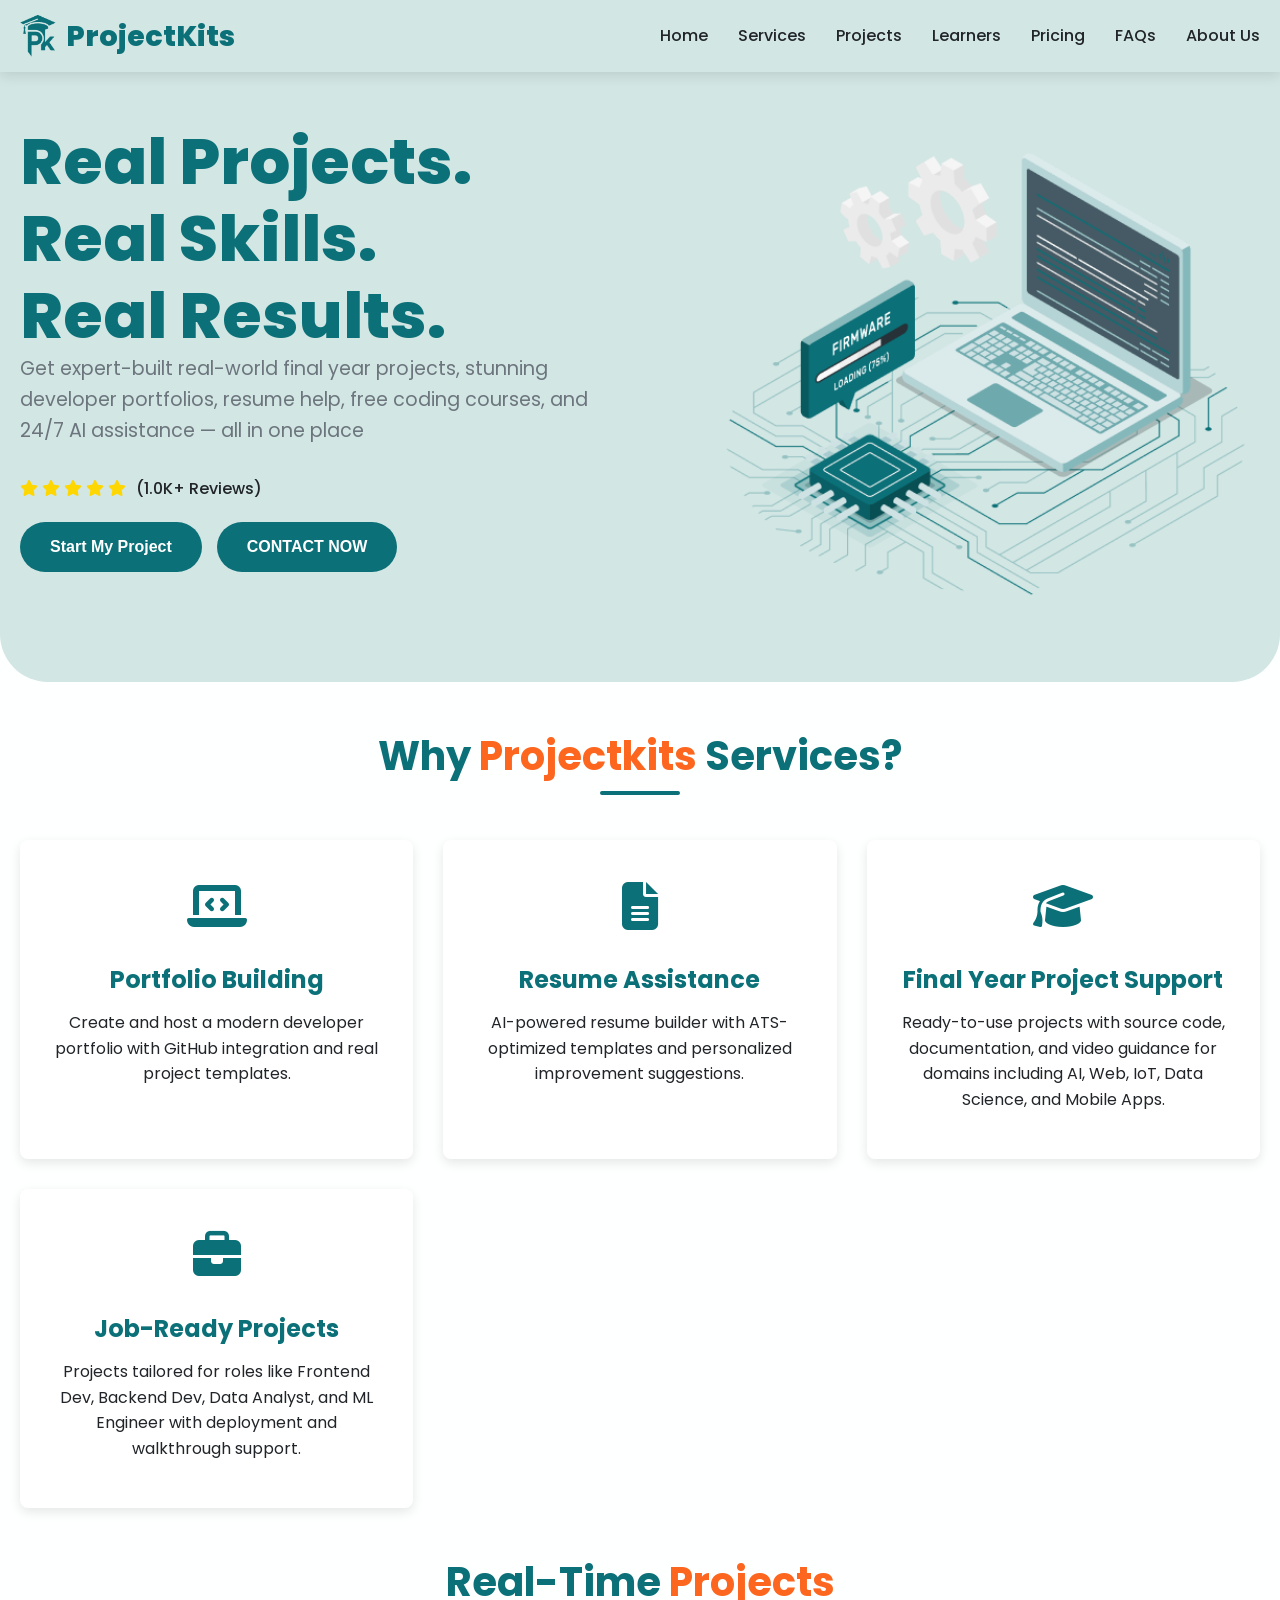
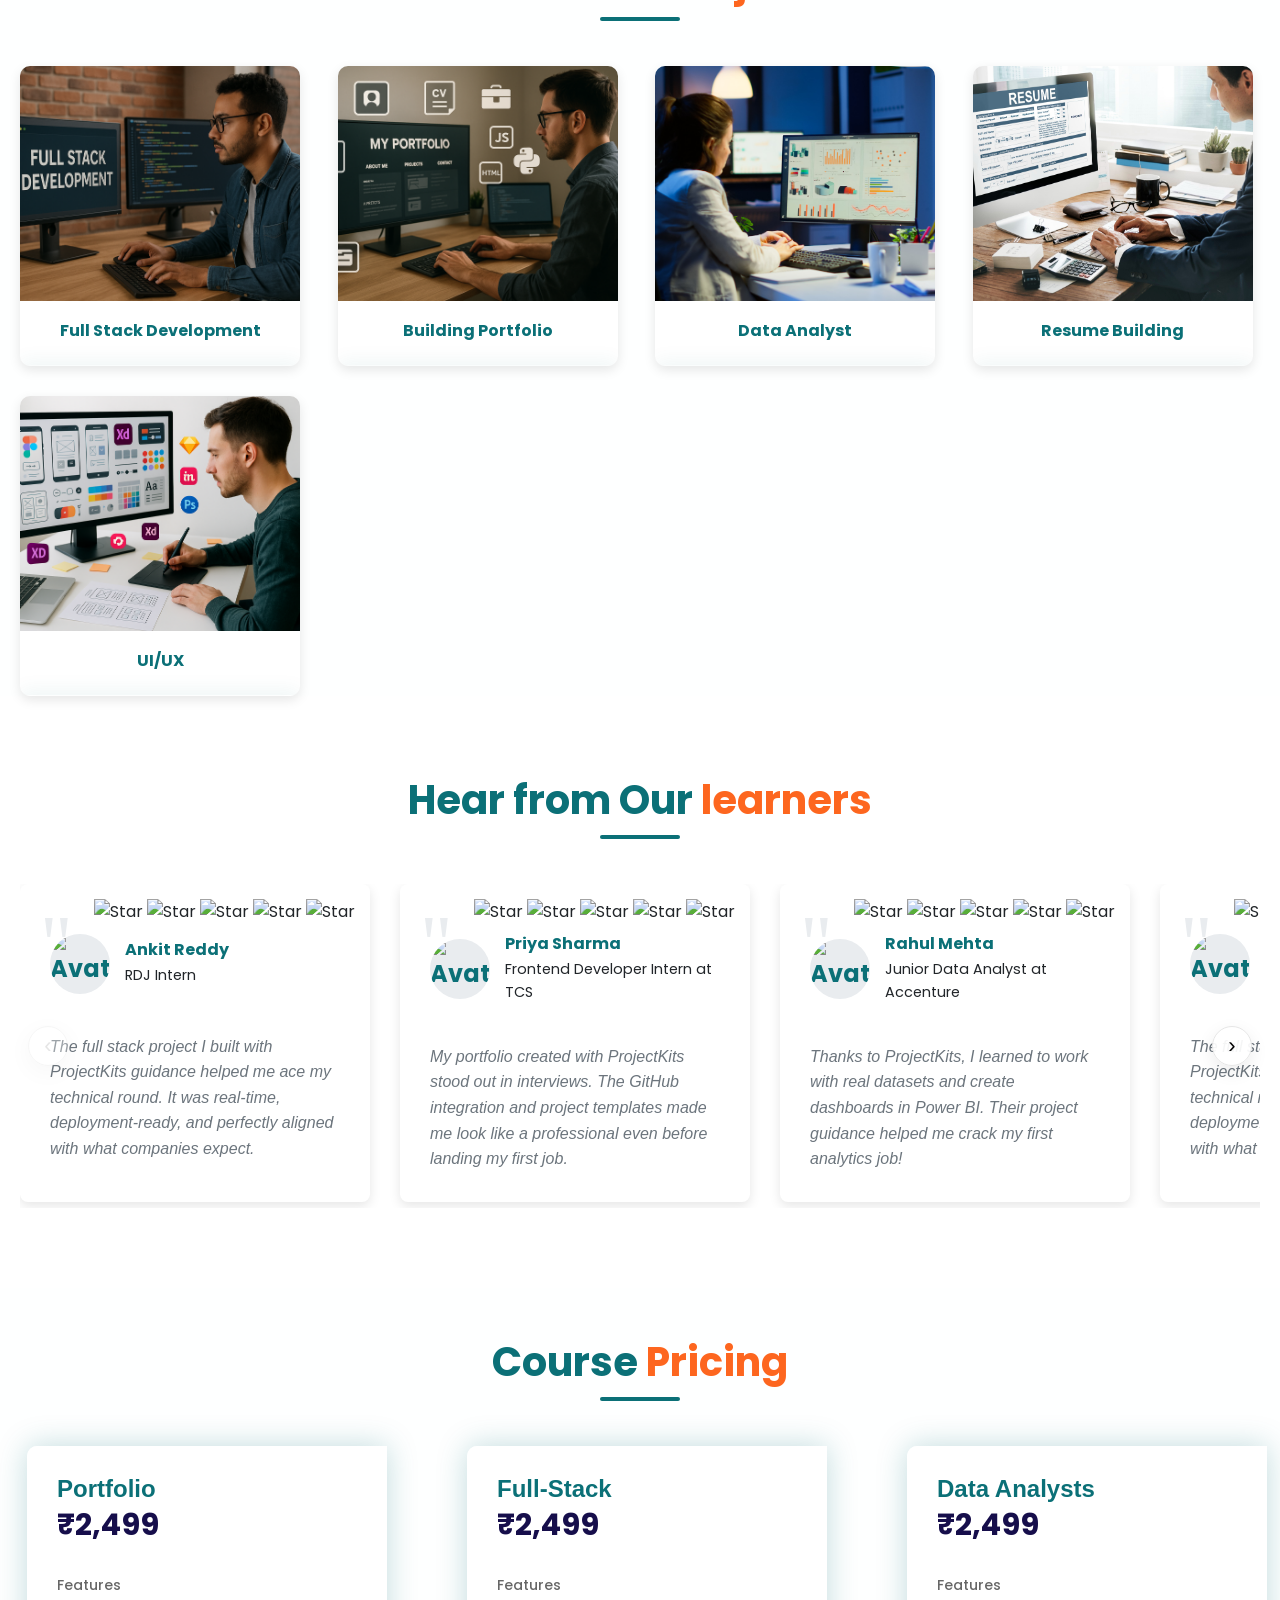
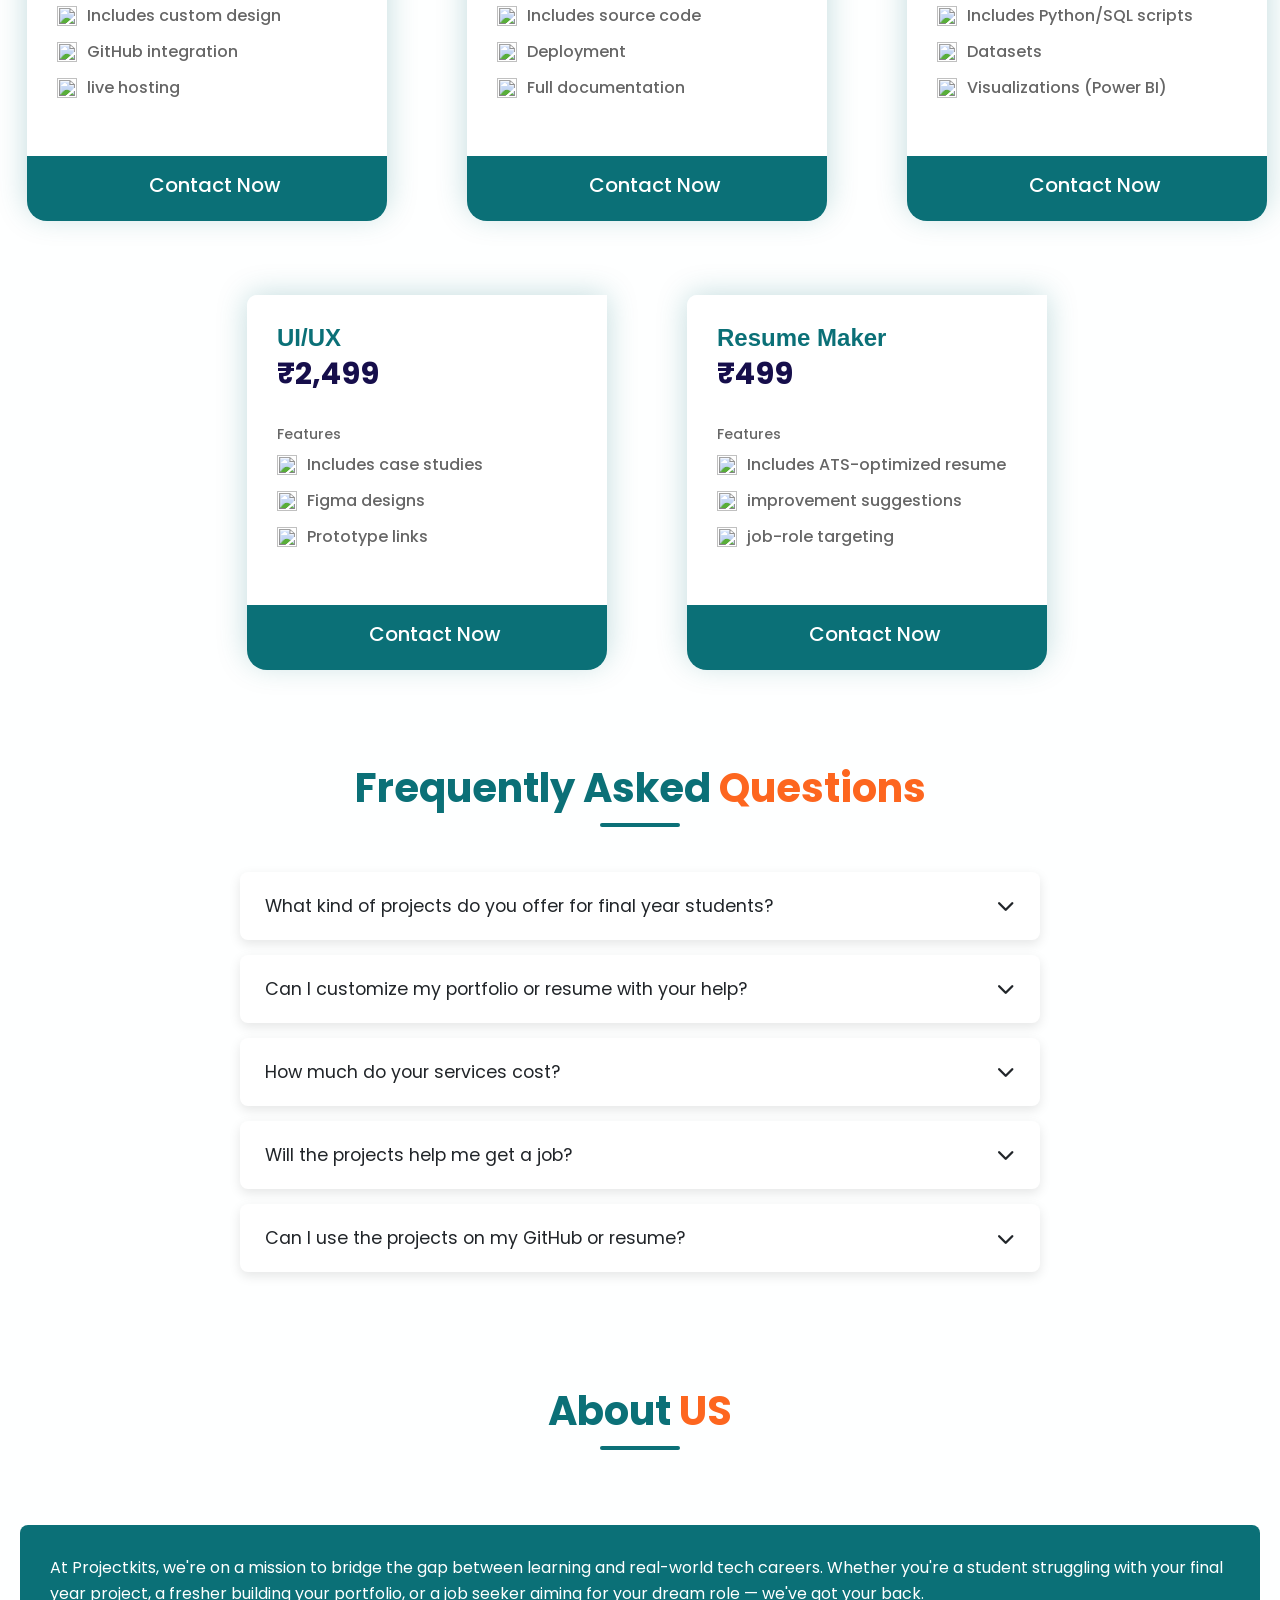
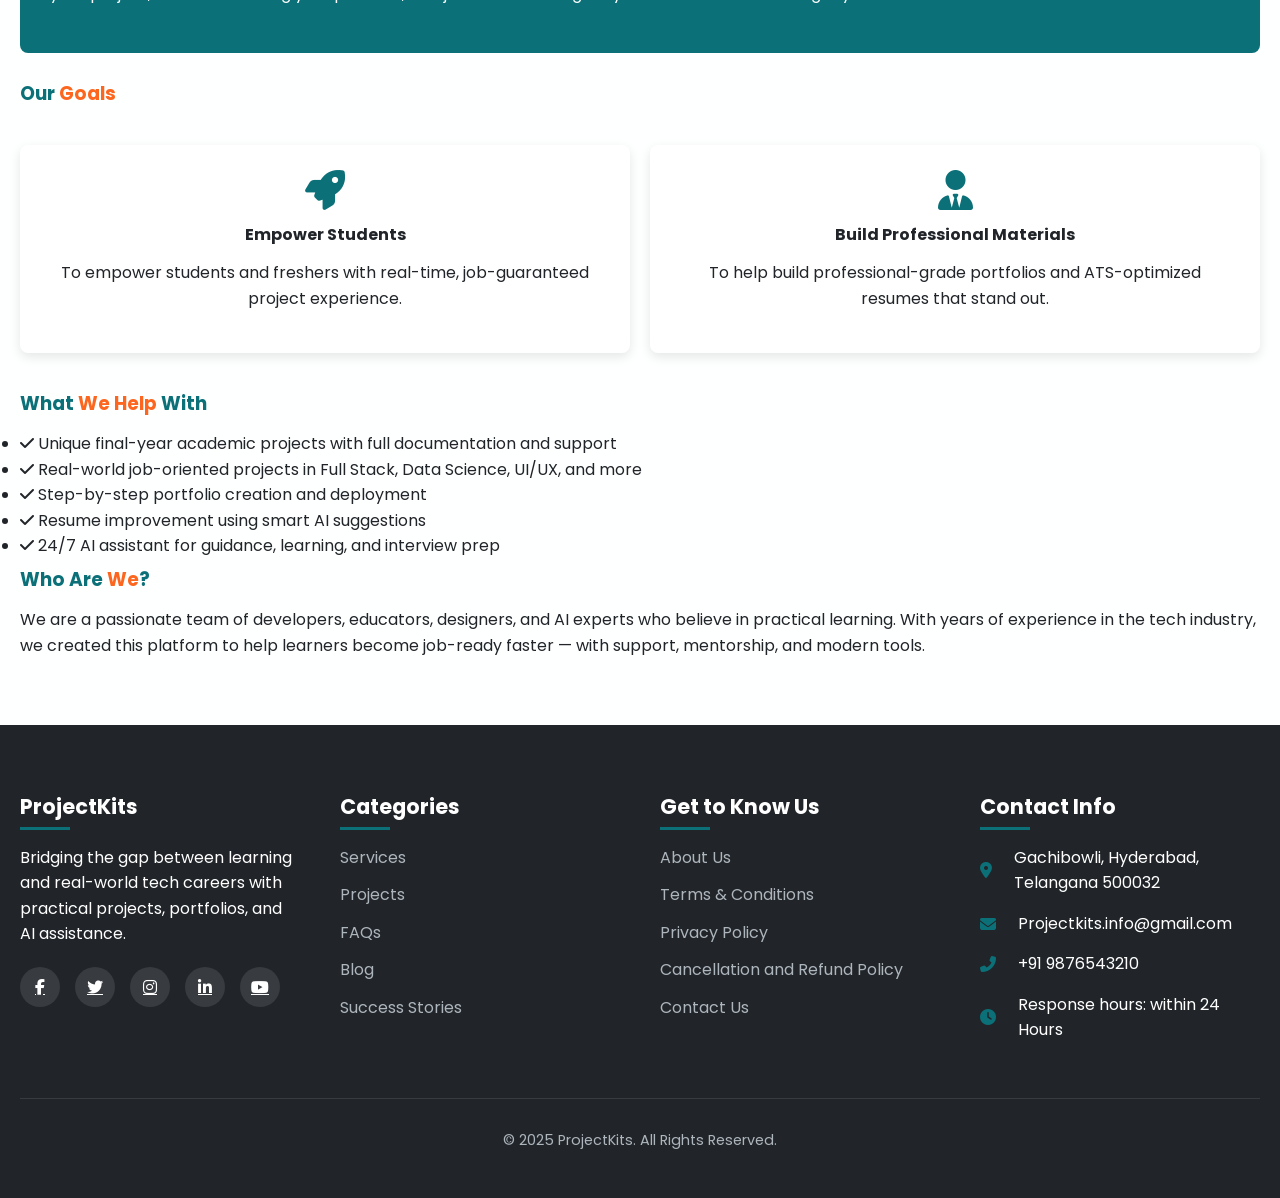
==== commit 1b73cddd: "Add files via upload" ====
--- a/index.html
+++ b/index.html
@@ -14,7 +14,7 @@
         <div class="container header-container">
             <nav class="navbar">
                 <a href="#" class="logo">
-                    <img src="images/logo.png" alt="ProjectKits logo" class="logo-img">
+                    <img src="logo.png" alt="ProjectKits logo" class="logo-img">
                     <span class="site-name">ProjectKits</span>
                 </a>
                 <div class="menu-toggle" id="mobile-menu">
@@ -119,9 +119,7 @@
         </div>
     </section>
 
-
-
-    <!-- Project Section -->
+<!-- Project Section -->
 <section id="project" class="projects-section">
   <div class="container">
     <div class="section-title">
@@ -383,7 +381,7 @@
                         </div>
                         <div class="frame-25">
                             <img class="frame-26" src="https://c.animaapp.com/mgrlyu9qYvJBb3/img/frame-8.svg" />
-                            <div class="text-wrapper-21">Full documentation and walkthrough</div>
+                            <div class="text-wrapper-21">Full documentation</div>
                         </div>
                         </div>
                     </div>
@@ -618,7 +616,7 @@
                     </ul>
                 </div>
                 
-                <div class="footer-col">
+                <div class="footer-col" id="gettoknowus">
                     <h3>Get to Know Us</h3>
                     <ul class="footer-links">
                         <li><a href="#about">About Us</a></li>
--- a/styles.css
+++ b/styles.css
@@ -433,7 +433,6 @@
     position: relative;
     width: 280px;
     height: 300px;
-    border: 2px solid;              /* keeps your border - optionally set color with --primary or a hex */
     background: white;
     border-radius: 10px;
     overflow: hidden;
@@ -616,7 +615,6 @@
   padding: 30px;
   box-shadow: var(--box-shadow);
   position: relative;
-  border: 2px solid;
   overflow: hidden;
 }
 
@@ -779,7 +777,6 @@
   font-weight: 600;
   line-height: normal;
   font-size: 1.5rem;
-  margin-bottom: 15px;
   color: var(--primary)
 }
 
@@ -794,7 +791,6 @@
 .text-wrapper-19 {
   position: relative;
   width: fit-content;
-  margin-top: -1.00px;
   font-family: "Poppins", Helvetica;
   font-weight: 700;
   color: #160e4b;
@@ -1038,7 +1034,7 @@
 
   .pricing-card {
     width: 90%;
-    max-width: 350px;
+    max-width: 400px;
     height: auto;
     position: relative;
     margin: 0 auto;
@@ -1284,11 +1280,13 @@
 
 .contact-info li {
     display: flex;
+    align-items: center;   /* 🔥 THIS FIXES THE MISALIGNMENT */
+    gap: 12px;             /* optional: adds clean space */
     margin-bottom: 15px;
 }
 
 .contact-info i {
-    margin-right: 15px;
+    margin-right: 10px;
     color: var(--accent);
 }
 
@@ -1670,12 +1668,20 @@
 }
 
 
-/* ================= TERMS SECTION (UPDATED) ================= */
-.terms-section {
+
+
+/* ======================
+   POLICY PAGES (Terms/Privacy/Refund)
+   Single consolidated block
+   ====================== */
+
+.terms-section,
+.privacypolicy-section,
+.cancelrefund-section {
   padding: 80px 0;
 }
 
-/* Back button + title row (back arrow inline with title) */
+/* Back button + title row */
 .terms-title-row {
   display: flex;
   align-items: center;
@@ -1683,13 +1689,13 @@
   margin-bottom: 15px;
 }
 
-/* inline back button (use FontAwesome arrow or simple text) */
+/* inline back button */
 .back-link-inline {
   font-size: 1.6rem;
   color: #0B7077;
   text-decoration: none;
   padding: 6px;
-  display: none;
+  display: none;               /* shown on mobile via media query */
   align-items: center;
   justify-content: center;
 }
@@ -1698,23 +1704,27 @@
 .terms-title {
   font-size: 2.4rem;
   font-weight: 800;
-  color: #0B7077;
-  margin: 0;              /* removed previous bottom margin to use row gap */
+  color: var(--primary);
+  margin: 0;
   line-height: 1.05;
 }
 
-.highlight {
-  color: #fd661f;
-}
-
-/* last updated / company meta */
+/* Remove any underline/border near the title for these pages */
+.terms-title-row,
+.terms-title {
+  border-bottom: none !important;
+}
+
+
+/* meta */
 .last-updated {
   font-size: 1rem;
   margin: 12px 0 18px;
-  color: #333;
-}
-
-/* divider */
+  color: var(--primary);
+  font-weight: 500;
+}
+
+/* divider (optional) */
 .divider {
   height: 2px;
   border: none;
@@ -1722,12 +1732,16 @@
   margin: 16px 0 26px;
 }
 
-/* terms headings & paragraphs */
+.terms-list {
+  margin-left: 20px;
+}
+/* terms content */
 .terms-list h3 {
   font-size: 1.15rem;
-  font-weight: 700;
-  color: #0B7077;
+  font-weight: 600;
+  color: var(--primary);
   margin: 18px 0 6px;
+  border-bottom: none; /* ensure no underline */
 }
 
 .terms-list p {
@@ -1737,136 +1751,79 @@
   line-height: 1.5;
 }
 
-/* small list/bullet tweaks (if any bullets used) */
 .terms-list ul {
   padding-left: 1.05rem;
   margin: 6px 0 12px;
 }
 
-/* ================= RESPONSIVE ================= */
+/* Responsive adjustments */
+
+/* Tablet */
 @media (max-width: 1024px) {
-  .terms-section { padding: 56px 0; }
+  .terms-section,
+  .privacypolicy-section,
+  .cancelrefund-section { padding: 56px 0; }
+
   .terms-title { font-size: 2rem; }
 }
 
+/* Mobile */
 @media (max-width: 768px) {
-  /* stack and tighten spacing for mobile */
-  .terms-section {
-    padding: 80px 0;
-  }
-
-  .terms-section .container {
-    padding-left: 14px;
-    padding-right: 14px;
-  }
-
-  /* inline back + title should appear compact */
-  .terms-title-row {
-    gap: 0px;
-    margin-bottom: 10px;
-  }
-
-  .back-link-inline {
-    font-size: 1.25rem;
-    width: 36px;
-    height: 36px;
-    border-radius: 8px;
-    display: inline-flex;
-  }
-
-  .terms-title {
-    font-size: 1.2rem;
-    font-weight: 800;
-  }
-
-  .last-updated {
-    font-size: 0.95rem;
-    margin-bottom: 10px;
-  }
-
-  .divider {
-    margin: 12px 0 14px;
-  }
-
-  .terms-list h3 {
-    font-size: 0.98rem;
-    margin-top: 10px;
-  }
-
-  .terms-list p {
-    font-size: 0.9rem;
-    line-height: 1.35;
-    margin-bottom: 10px;
-  }
-}
-
-/* Extra small screens (phones) */
-@media (max-width: 480px) {
-  .back-link-inline { font-size: 1.1rem; width: 34px; height: 34px; }
-  .terms-title { font-size: 1.05rem; }
-  .terms-list h3 { font-size: 0.95rem; }
-  .terms-list p { font-size: 0.85rem; line-height: 1.3; }
-}
-
-
-/* ================= CANCELLATION & REFUND POLICY SECTION (UPDATED) ================= */
-.cancelrefund-section {
-  padding: 80px 0;
-}
-/* ================= RESPONSIVE ================= */
-@media (max-width: 1024px) {
-  .cancelrefund-section { padding: 56px 0; }
-  .terms-title { font-size: 2rem; }
-}
-
-@media (max-width: 768px) {
-  /* stack and tighten spacing for mobile */
-  .cancelrefund-section {
-    padding: 80px 0;
-  }
-  .terms-title h2 { font-size: 1.6rem; }
-
+  .terms-section,
+  .privacypolicy-section,
+  .cancelrefund-section { padding: 80px 0; }
+
+  .terms-section .container,
+  .privacypolicy-section .container,
   .cancelrefund-section .container {
     padding-left: 14px;
     padding-right: 14px;
   }
-}
-
-/* =================  PRIVACY POLICY SECTION (UPDATED) ================= */
-.privacypolicy-section {
-  padding: 80px 0;
-}
-/* ================= RESPONSIVE ================= */
-@media (max-width: 1024px) {
-  .privacypolicy-section { padding: 56px 0; }
-  .terms-title { font-size: 2rem; }
-}
-
-@media (max-width: 768px) {
-  /* stack and tighten spacing for mobile */
-  .privacypolicy-section {
-    padding: 80px 0;
-  }
-  .terms-title h2 { font-size: 1.6rem; }
-
-  .cancelrefund-section .container {
-    padding-left: 14px;
-    padding-right: 14px;
-  }
-}
-
-/* Hide BOTH nav and hamburger on mobile */
+
+  .terms-title-row { gap: 4px; margin-bottom: 10px; }
+
+  .back-link-inline {
+    display: inline-flex;
+    width: 36px;
+    height: 36px;
+    font-size: 1.25rem;
+    border-radius: 8px;
+  }
+
+  .terms-title {
+    font-size: 1.25rem;  /* smaller title on mobile */
+    line-height: 1.15;
+  }
+
+  .last-updated { font-size: 0.95rem; margin-bottom: 10px; }
+
+  .divider { margin: 12px 0 14px; }
+
+  .terms-list h3 { font-size: 0.98rem; margin-top: 10px; }
+  .terms-list p  { font-size: 0.9rem; line-height: 1.35; margin-bottom: 10px; }
+}
+
+/* Small phones */
+@media (max-width: 480px) {
+  .back-link-inline { font-size: 1.1rem; width: 34px; height: 34px; }
+  .terms-title { font-size: 1.1rem; line-height: 1.2; }
+  .terms-list h3 { font-size: 0.95rem; }
+  .terms-list p { font-size: 0.85rem; line-height: 1.3; }
+}
+
+/* Hide mobile menu and hamburger on policy pages (desktop will show nav) */
 body.terms-page header .nav-links,
 body.terms-page header .menu-toggle {
   display: none !important;
 }
-
-/* Desktop should show ONLY the nav links */
 @media (min-width: 769px) {
-  body.terms-page header .nav-links {
-    display: flex !important;
-  }
-  body.terms-page header .menu-toggle {
-    display: none !important;
-  }
-}
+  body.terms-page header .nav-links { display: flex !important; }
+  body.terms-page header .menu-toggle { display: none !important; }
+}
+
+/* Remove the decorative h2::after only on policy pages */
+.terms-page .terms-title::after,
+.terms-page .privacypolicy-section .terms-title::after,
+.terms-page .cancelrefund-section .terms-title::after {
+  display: none !important;
+}
